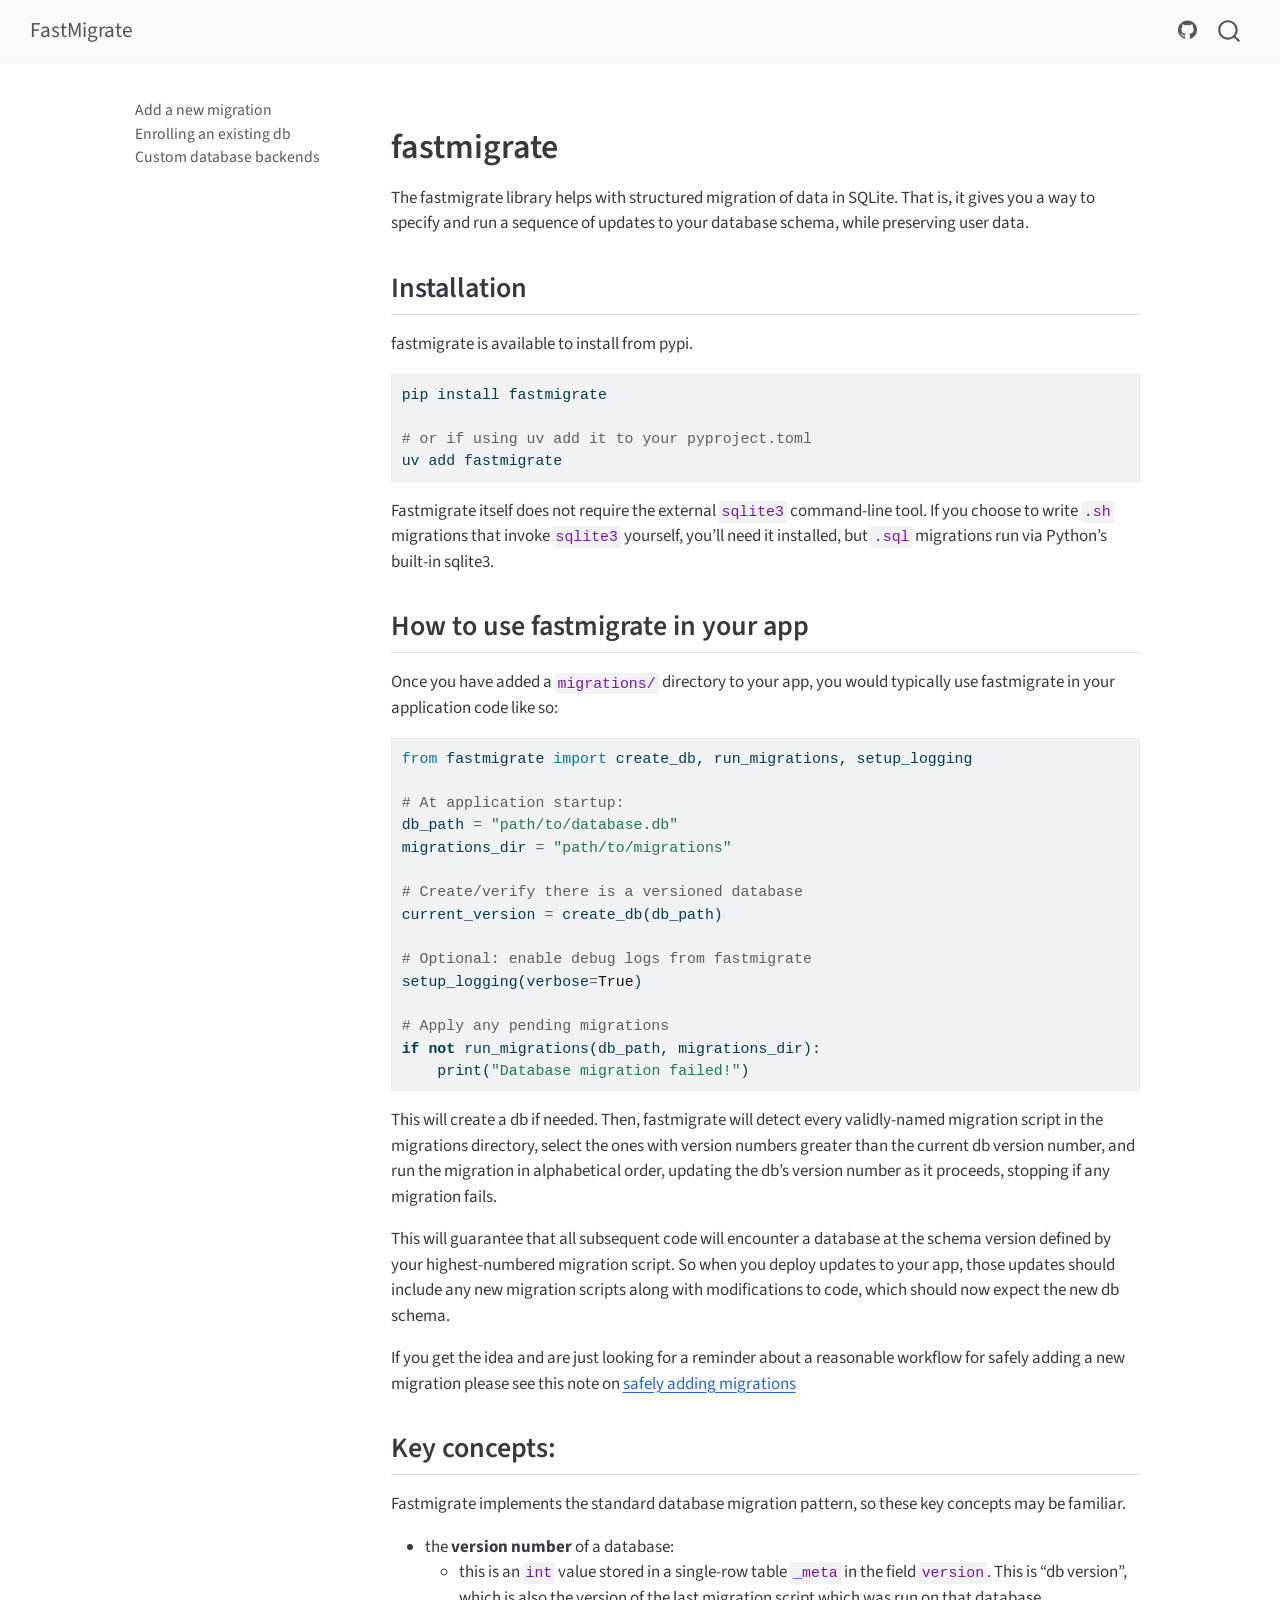
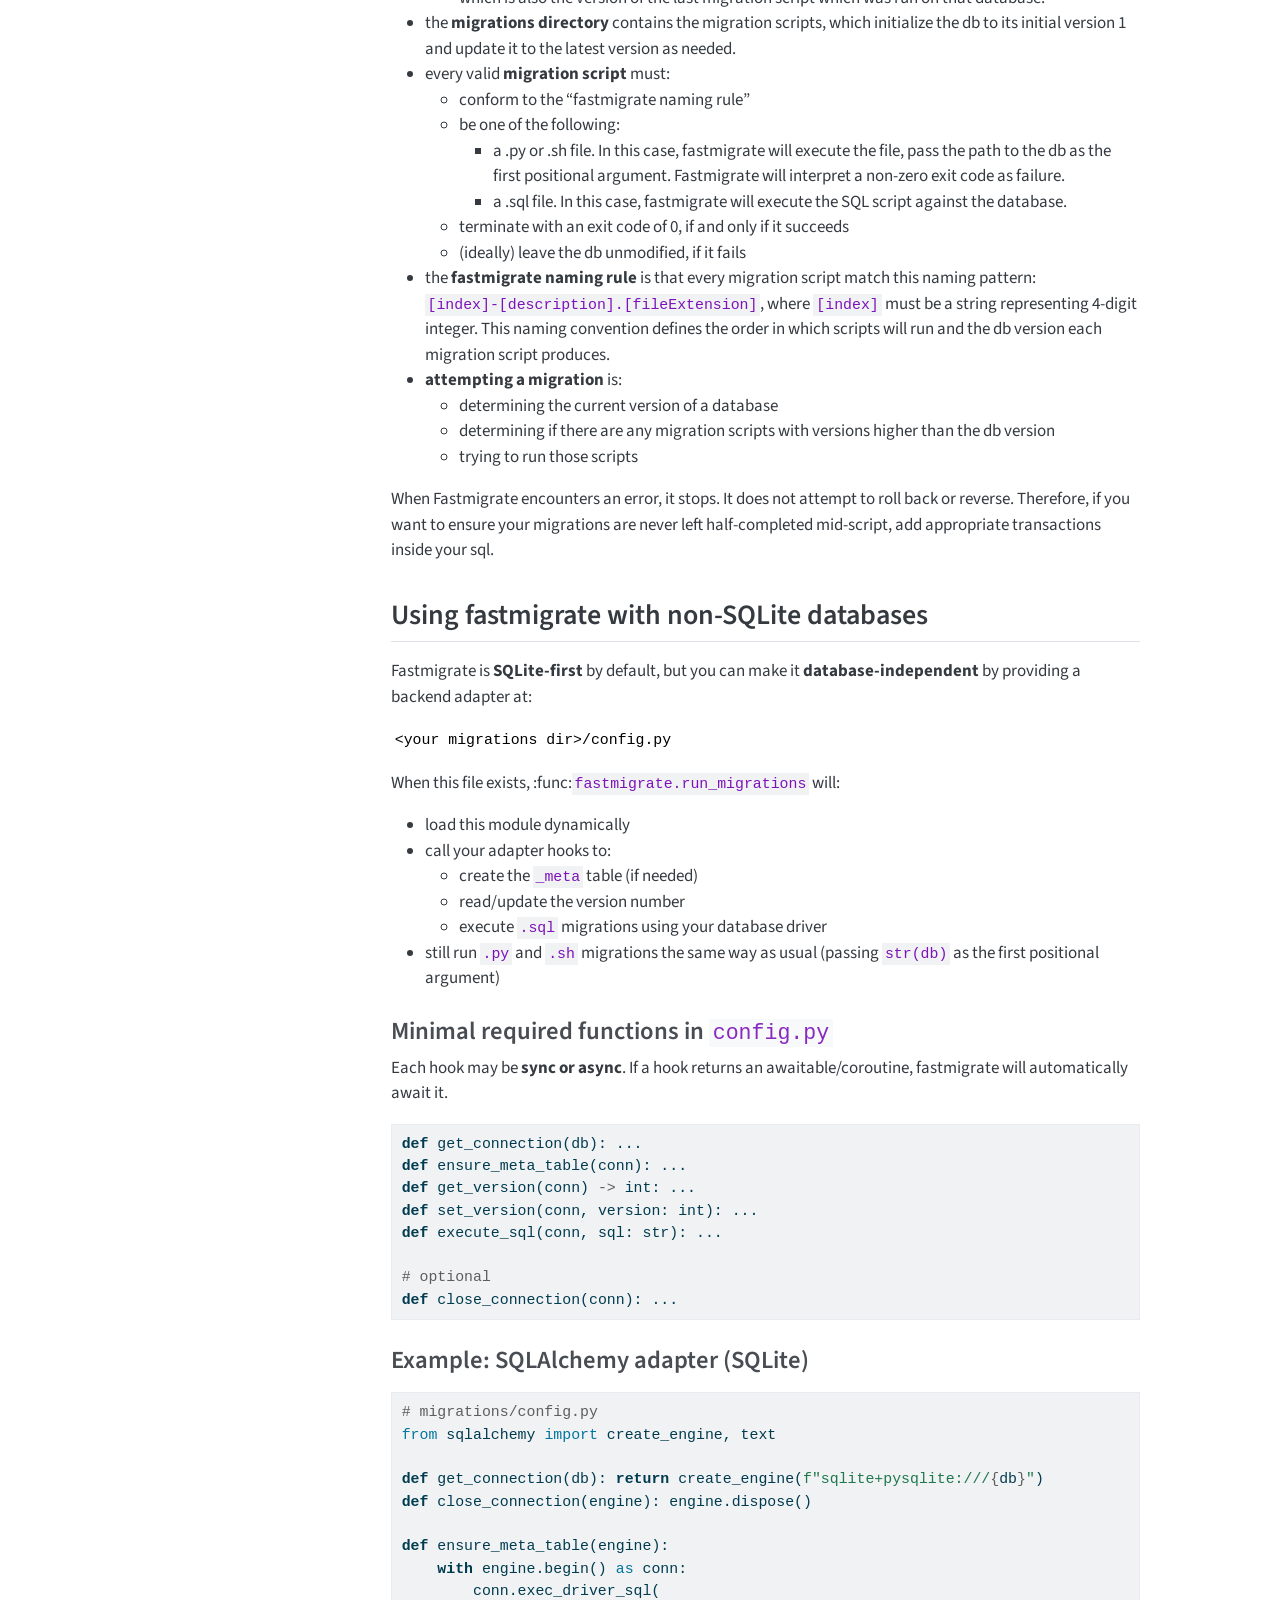
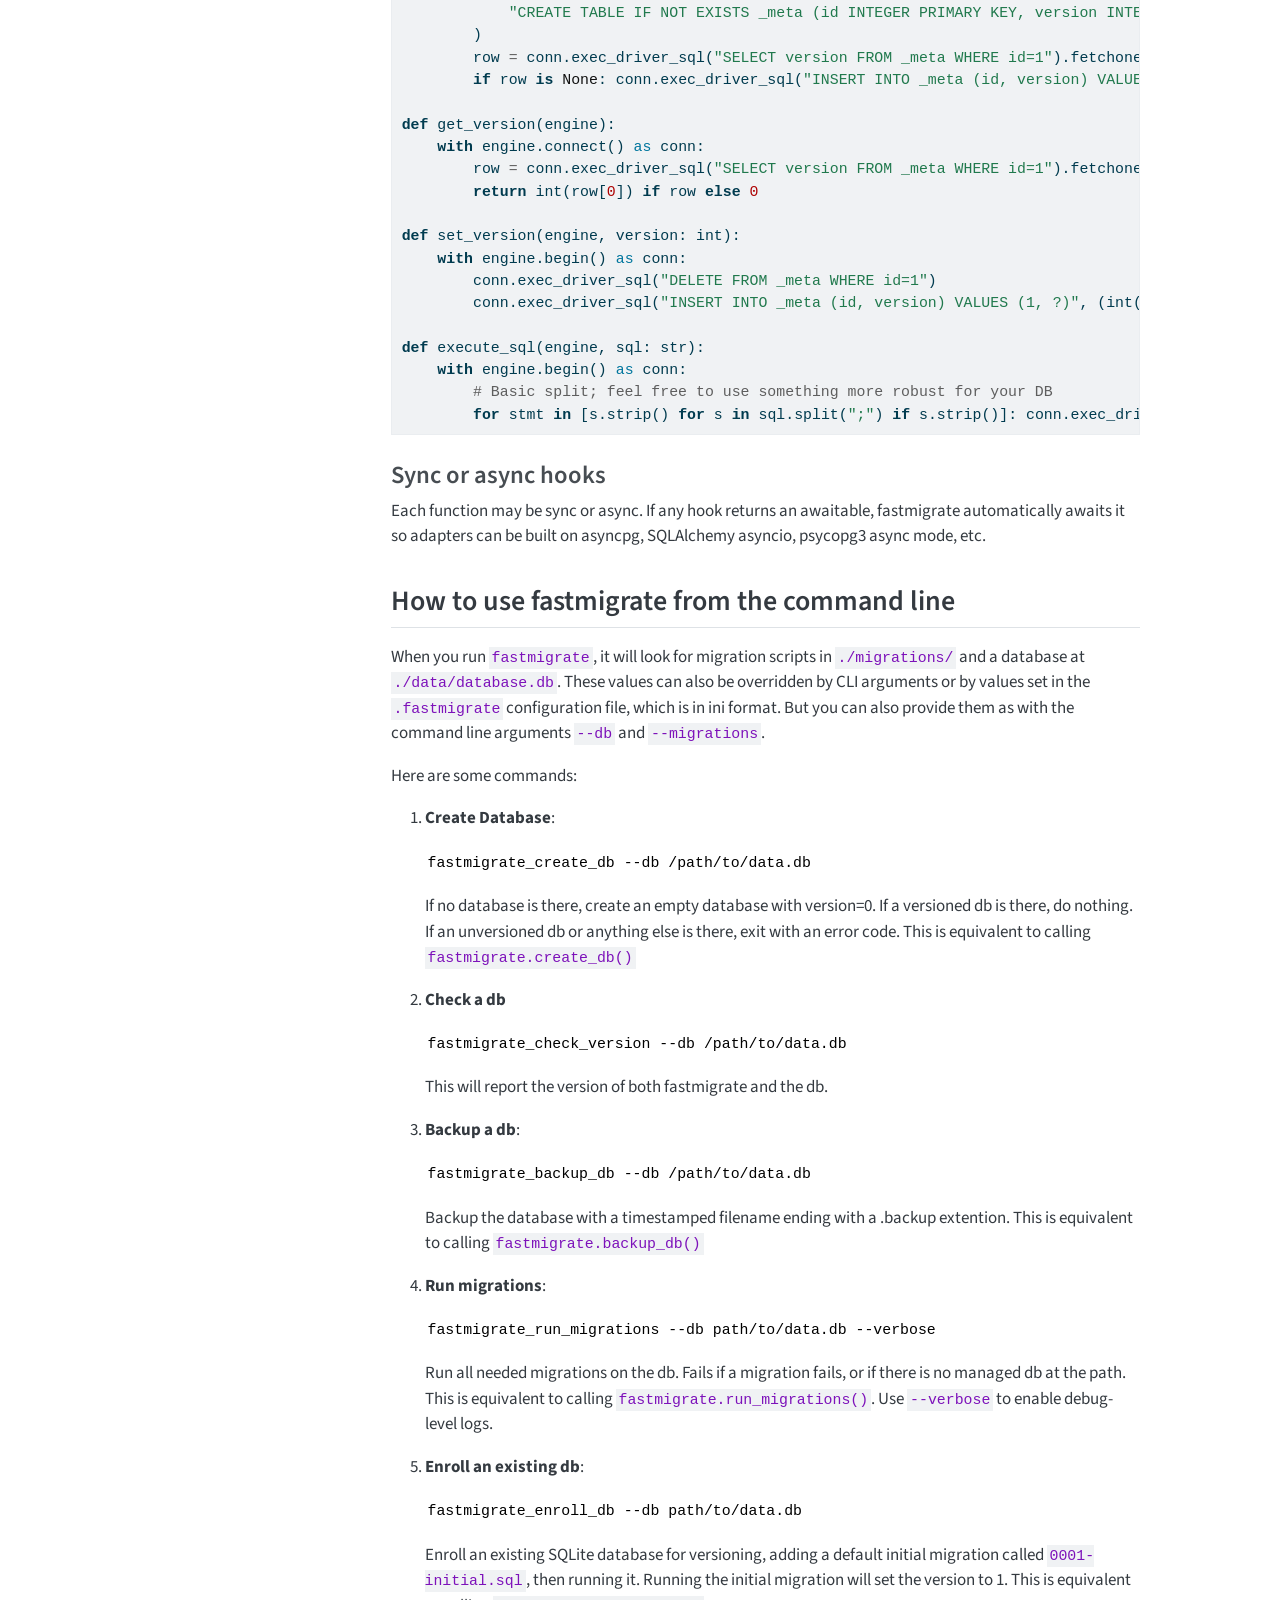
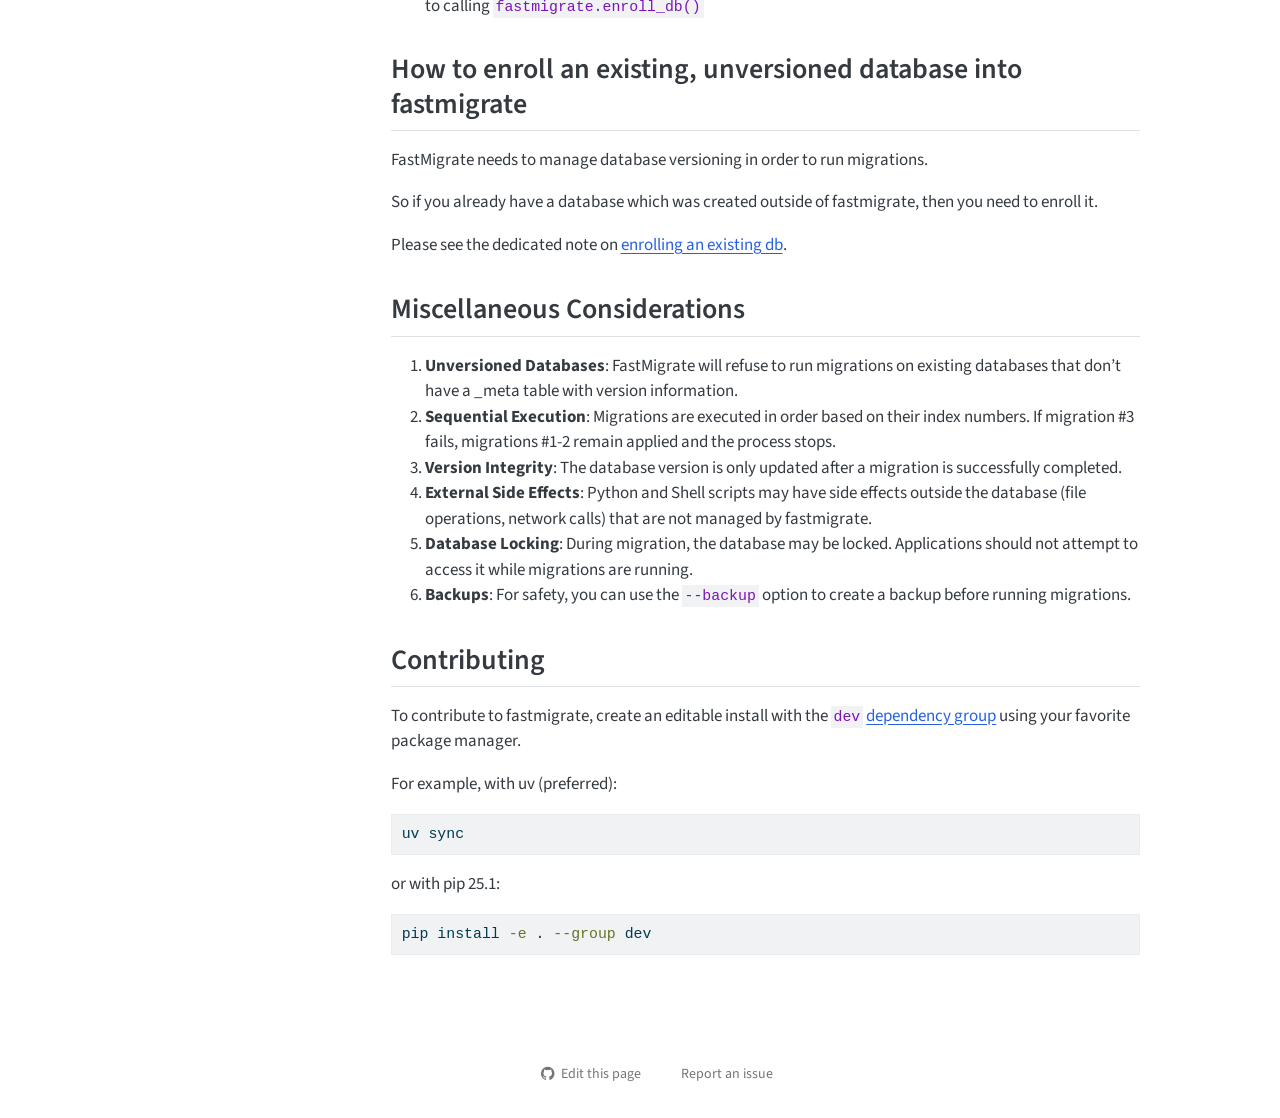
==== index.html @ b12093ec "Built site for gh-pages" ====
<!DOCTYPE html>
<html xmlns="http://www.w3.org/1999/xhtml" lang="en" xml:lang="en"><head>

<meta charset="utf-8">
<meta name="generator" content="quarto-1.9.36">

<meta name="viewport" content="width=device-width, initial-scale=1.0, user-scalable=yes">


<title>FastMigrate</title>
<style>
/* Default styles provided by pandoc.
** See https://pandoc.org/MANUAL.html#variables-for-html for config info.
*/
code{white-space: pre-wrap;}
span.smallcaps{font-variant: small-caps;}
div.columns{display: flex; gap: min(4vw, 1.5em);}
div.column{flex: auto; overflow-x: auto;}
div.hanging-indent{margin-left: 1.5em; text-indent: -1.5em;}
ul.task-list{list-style: none;}
ul.task-list li input[type="checkbox"] {
  width: 0.8em;
  margin: 0 0.8em 0.2em -1em; /* quarto-specific, see https://github.com/quarto-dev/quarto-cli/issues/4556 */ 
  vertical-align: middle;
}
/* CSS for syntax highlighting */
html { -webkit-text-size-adjust: 100%; }
pre > code.sourceCode { white-space: pre; position: relative; }
pre > code.sourceCode > span { display: inline-block; line-height: 1.25; }
pre > code.sourceCode > span:empty { height: 1.2em; }
.sourceCode { overflow: visible; }
code.sourceCode > span { color: inherit; text-decoration: inherit; }
div.sourceCode { margin: 1em 0; }
pre.sourceCode { margin: 0; }
@media screen {
div.sourceCode { overflow: auto; }
}
@media print {
pre > code.sourceCode { white-space: pre-wrap; }
pre > code.sourceCode > span { text-indent: -5em; padding-left: 5em; }
}
pre.numberSource code
  { counter-reset: source-line 0; }
pre.numberSource code > span
  { position: relative; left: -4em; counter-increment: source-line; }
pre.numberSource code > span > a:first-child::before
  { content: counter(source-line);
    position: relative; left: -1em; text-align: right; vertical-align: baseline;
    border: none; display: inline-block;
    -webkit-touch-callout: none; -webkit-user-select: none;
    -khtml-user-select: none; -moz-user-select: none;
    -ms-user-select: none; user-select: none;
    padding: 0 4px; width: 4em;
  }
pre.numberSource { margin-left: 3em;  padding-left: 4px; }
div.sourceCode
  {   }
@media screen {
pre > code.sourceCode > span > a:first-child::before { text-decoration: underline; }
}
</style>


<script src="site_libs/quarto-nav/quarto-nav.js"></script>
<script src="site_libs/quarto-nav/headroom.min.js"></script>
<script src="site_libs/clipboard/clipboard.min.js"></script>
<script src="site_libs/quarto-search/autocomplete.umd.js"></script>
<script src="site_libs/quarto-search/fuse.min.js"></script>
<script src="site_libs/quarto-search/quarto-search.js"></script>
<meta name="quarto:offset" content="./">
<script src="site_libs/quarto-html/quarto.js" type="module"></script>
<script src="site_libs/quarto-html/tabsets/tabsets.js" type="module"></script>
<script src="site_libs/quarto-html/popper.min.js"></script>
<script src="site_libs/quarto-html/tippy.umd.min.js"></script>
<script src="site_libs/quarto-html/anchor.min.js"></script>
<link href="site_libs/quarto-html/tippy.css" rel="stylesheet">
<link href="site_libs/quarto-html/quarto-syntax-highlighting-845c23b38eaddc0f92fda52bfe77a8c8.css" rel="stylesheet" id="quarto-text-highlighting-styles">
<script src="site_libs/bootstrap/bootstrap.min.js"></script>
<link href="site_libs/bootstrap/bootstrap-icons.css" rel="stylesheet">
<link href="site_libs/bootstrap/bootstrap-be3771519f21acc1c5b6733774c6dcd8.min.css" rel="stylesheet" append-hash="true" id="quarto-bootstrap" data-mode="light">
<script id="quarto-search-options" type="application/json">{
  "location": "navbar",
  "copy-button": false,
  "collapse-after": 3,
  "panel-placement": "end",
  "type": "overlay",
  "limit": 50,
  "keyboard-shortcut": [
    "f",
    "/",
    "s"
  ],
  "show-item-context": false,
  "language": {
    "search-no-results-text": "No results",
    "search-matching-documents-text": "matching documents",
    "search-copy-link-title": "Copy link to search",
    "search-hide-matches-text": "Hide additional matches",
    "search-more-match-text": "more match in this document",
    "search-more-matches-text": "more matches in this document",
    "search-clear-button-title": "Clear",
    "search-text-placeholder": "",
    "search-detached-cancel-button-title": "Cancel",
    "search-submit-button-title": "Submit",
    "search-label": "Search"
  }
}</script>


</head>

<body class="nav-sidebar floating nav-fixed fullcontent quarto-light">

<div id="quarto-search-results"></div>
  <header id="quarto-header" class="headroom fixed-top">
    <nav class="navbar navbar-expand-lg " data-bs-theme="dark">
      <div class="navbar-container container-fluid">
      <div class="navbar-brand-container mx-auto">
    <a class="navbar-brand" href="./index.html">
    <span class="navbar-title">FastMigrate</span>
    </a>
  </div>
            <div id="quarto-search" class="" title="Search"></div>
          <button class="navbar-toggler" type="button" data-bs-toggle="collapse" data-bs-target="#navbarCollapse" aria-controls="navbarCollapse" role="menu" aria-expanded="false" aria-label="Toggle navigation" onclick="if (window.quartoToggleHeadroom) { window.quartoToggleHeadroom(); }">
  <span class="navbar-toggler-icon"></span>
</button>
          <div class="collapse navbar-collapse" id="navbarCollapse">
            <ul class="navbar-nav navbar-nav-scroll ms-auto">
  <li class="nav-item compact">
    <a class="nav-link" href="https://github.com/AnswerDotAI/fastmigrate"> <i class="bi bi-github" role="img">
</i> 
<span class="menu-text"></span></a>
  </li>  
</ul>
          </div> <!-- /navcollapse -->
            <div class="quarto-navbar-tools">
</div>
      </div> <!-- /container-fluid -->
    </nav>
  <nav class="quarto-secondary-nav">
    <div class="container-fluid d-flex">
      <button type="button" class="quarto-btn-toggle btn" data-bs-toggle="collapse" role="button" data-bs-target=".quarto-sidebar-collapse-item" aria-controls="quarto-sidebar" aria-expanded="false" aria-label="Toggle sidebar navigation" onclick="if (window.quartoToggleHeadroom) { window.quartoToggleHeadroom(); }">
        <i class="bi bi-layout-text-sidebar-reverse"></i>
      </button>
        <nav class="quarto-page-breadcrumbs" aria-label="breadcrumb"><ol class="breadcrumb"></ol></nav>
        <a class="flex-grow-1" role="navigation" data-bs-toggle="collapse" data-bs-target=".quarto-sidebar-collapse-item" aria-controls="quarto-sidebar" aria-expanded="false" aria-label="Toggle sidebar navigation" onclick="if (window.quartoToggleHeadroom) { window.quartoToggleHeadroom(); }">      
        </a>
    </div>
  </nav>
</header>
<!-- content -->
<div id="quarto-content" class="quarto-container page-columns page-rows-contents page-layout-article page-navbar">
<!-- sidebar -->
  <nav id="quarto-sidebar" class="sidebar collapse collapse-horizontal quarto-sidebar-collapse-item sidebar-navigation floating overflow-auto">
    <div class="sidebar-menu-container"> 
    <ul class="list-unstyled mt-1">
        <li class="sidebar-item">
  <div class="sidebar-item-container"> 
  <a href="./adding_migrations.html" class="sidebar-item-text sidebar-link">
 <span class="menu-text">Add a new migration</span></a>
  </div>
</li>
        <li class="sidebar-item">
  <div class="sidebar-item-container"> 
  <a href="./enrolling.html" class="sidebar-item-text sidebar-link">
 <span class="menu-text">Enrolling an existing db</span></a>
  </div>
</li>
        <li class="sidebar-item">
  <div class="sidebar-item-container"> 
  <a href="./custom_backends.html" class="sidebar-item-text sidebar-link">
 <span class="menu-text">Custom database backends</span></a>
  </div>
</li>
    </ul>
    </div>
</nav>
<div id="quarto-sidebar-glass" class="quarto-sidebar-collapse-item" data-bs-toggle="collapse" data-bs-target=".quarto-sidebar-collapse-item"></div>
<!-- margin-sidebar -->
    
<!-- main -->
<main class="content" id="quarto-document-content"><header id="title-block-header" class="quarto-title-block"></header>




<section id="fastmigrate" class="level1">
<h1>fastmigrate</h1>
<p>The fastmigrate library helps with structured migration of data in SQLite. That is, it gives you a way to specify and run a sequence of updates to your database schema, while preserving user data.</p>
<section id="installation" class="level2">
<h2 class="anchored" data-anchor-id="installation">Installation</h2>
<p>fastmigrate is available to install from pypi.</p>
<div class="code-copy-outer-scaffold"><div class="sourceCode" id="cb1"><pre class="sourceCode bash code-with-copy"><code class="sourceCode bash"><span id="cb1-1"><a href="#cb1-1" aria-hidden="true" tabindex="-1"></a><span class="ex">pip</span> install fastmigrate</span>
<span id="cb1-2"><a href="#cb1-2" aria-hidden="true" tabindex="-1"></a></span>
<span id="cb1-3"><a href="#cb1-3" aria-hidden="true" tabindex="-1"></a><span class="co"># or if using uv add it to your pyproject.toml</span></span>
<span id="cb1-4"><a href="#cb1-4" aria-hidden="true" tabindex="-1"></a><span class="ex">uv</span> add fastmigrate</span></code></pre></div><button title="Copy to Clipboard" class="code-copy-button"><i class="bi"></i></button></div>
<p>Fastmigrate itself does not require the external <code>sqlite3</code> command-line tool. If you choose to write <code>.sh</code> migrations that invoke <code>sqlite3</code> yourself, you’ll need it installed, but <code>.sql</code> migrations run via Python’s built-in sqlite3.</p>
</section>
<section id="how-to-use-fastmigrate-in-your-app" class="level2">
<h2 class="anchored" data-anchor-id="how-to-use-fastmigrate-in-your-app">How to use fastmigrate in your app</h2>
<p>Once you have added a <code>migrations/</code> directory to your app, you would typically use fastmigrate in your application code like so:</p>
<div class="code-copy-outer-scaffold"><div class="sourceCode" id="cb2"><pre class="sourceCode python code-with-copy"><code class="sourceCode python"><span id="cb2-1"><a href="#cb2-1" aria-hidden="true" tabindex="-1"></a><span class="im">from</span> fastmigrate <span class="im">import</span> create_db, run_migrations, setup_logging</span>
<span id="cb2-2"><a href="#cb2-2" aria-hidden="true" tabindex="-1"></a></span>
<span id="cb2-3"><a href="#cb2-3" aria-hidden="true" tabindex="-1"></a><span class="co"># At application startup:</span></span>
<span id="cb2-4"><a href="#cb2-4" aria-hidden="true" tabindex="-1"></a>db_path <span class="op">=</span> <span class="st">"path/to/database.db"</span></span>
<span id="cb2-5"><a href="#cb2-5" aria-hidden="true" tabindex="-1"></a>migrations_dir <span class="op">=</span> <span class="st">"path/to/migrations"</span></span>
<span id="cb2-6"><a href="#cb2-6" aria-hidden="true" tabindex="-1"></a></span>
<span id="cb2-7"><a href="#cb2-7" aria-hidden="true" tabindex="-1"></a><span class="co"># Create/verify there is a versioned database</span></span>
<span id="cb2-8"><a href="#cb2-8" aria-hidden="true" tabindex="-1"></a>current_version <span class="op">=</span> create_db(db_path)</span>
<span id="cb2-9"><a href="#cb2-9" aria-hidden="true" tabindex="-1"></a></span>
<span id="cb2-10"><a href="#cb2-10" aria-hidden="true" tabindex="-1"></a><span class="co"># Optional: enable debug logs from fastmigrate</span></span>
<span id="cb2-11"><a href="#cb2-11" aria-hidden="true" tabindex="-1"></a>setup_logging(verbose<span class="op">=</span><span class="va">True</span>)</span>
<span id="cb2-12"><a href="#cb2-12" aria-hidden="true" tabindex="-1"></a></span>
<span id="cb2-13"><a href="#cb2-13" aria-hidden="true" tabindex="-1"></a><span class="co"># Apply any pending migrations</span></span>
<span id="cb2-14"><a href="#cb2-14" aria-hidden="true" tabindex="-1"></a><span class="cf">if</span> <span class="kw">not</span> run_migrations(db_path, migrations_dir):</span>
<span id="cb2-15"><a href="#cb2-15" aria-hidden="true" tabindex="-1"></a>    <span class="bu">print</span>(<span class="st">"Database migration failed!"</span>)</span></code></pre></div><button title="Copy to Clipboard" class="code-copy-button"><i class="bi"></i></button></div>
<p>This will create a db if needed. Then, fastmigrate will detect every validly-named migration script in the migrations directory, select the ones with version numbers greater than the current db version number, and run the migration in alphabetical order, updating the db’s version number as it proceeds, stopping if any migration fails.</p>
<p>This will guarantee that all subsequent code will encounter a database at the schema version defined by your highest-numbered migration script. So when you deploy updates to your app, those updates should include any new migration scripts along with modifications to code, which should now expect the new db schema.</p>
<p>If you get the idea and are just looking for a reminder about a reasonable workflow for safely adding a new migration please see this note on <a href="./docsrc/adding_migrations.qmd">safely adding migrations</a></p>
</section>
<section id="key-concepts" class="level2">
<h2 class="anchored" data-anchor-id="key-concepts">Key concepts:</h2>
<p>Fastmigrate implements the standard database migration pattern, so these key concepts may be familiar.</p>
<ul>
<li>the <strong>version number</strong> of a database:
<ul>
<li>this is an <code>int</code> value stored in a single-row table <code>_meta</code> in the field <code>version</code>. This is “db version”, which is also the version of the last migration script which was run on that database.</li>
</ul></li>
<li>the <strong>migrations directory</strong> contains the migration scripts, which initialize the db to its initial version 1 and update it to the latest version as needed.</li>
<li>every valid <strong>migration script</strong> must:
<ul>
<li>conform to the “fastmigrate naming rule”</li>
<li>be one of the following:
<ul>
<li>a .py or .sh file. In this case, fastmigrate will execute the file, pass the path to the db as the first positional argument. Fastmigrate will interpret a non-zero exit code as failure.</li>
<li>a .sql file. In this case, fastmigrate will execute the SQL script against the database.</li>
</ul></li>
<li>terminate with an exit code of 0, if and only if it succeeds</li>
<li>(ideally) leave the db unmodified, if it fails</li>
</ul></li>
<li>the <strong>fastmigrate naming rule</strong> is that every migration script match this naming pattern: <code>[index]-[description].[fileExtension]</code>, where <code>[index]</code> must be a string representing 4-digit integer. This naming convention defines the order in which scripts will run and the db version each migration script produces.</li>
<li><strong>attempting a migration</strong> is:
<ul>
<li>determining the current version of a database</li>
<li>determining if there are any migration scripts with versions higher than the db version</li>
<li>trying to run those scripts</li>
</ul></li>
</ul>
<p>When Fastmigrate encounters an error, it stops. It does not attempt to roll back or reverse. Therefore, if you want to ensure your migrations are never left half-completed mid-script, add appropriate transactions inside your sql.</p>
</section>
<section id="using-fastmigrate-with-non-sqlite-databases" class="level2">
<h2 class="anchored" data-anchor-id="using-fastmigrate-with-non-sqlite-databases">Using fastmigrate with non-SQLite databases</h2>
<p>Fastmigrate is <strong>SQLite-first</strong> by default, but you can make it <strong>database-independent</strong> by providing a backend adapter at:</p>
<pre><code>&lt;your migrations dir&gt;/config.py</code></pre>
<p>When this file exists, :func:<code>fastmigrate.run_migrations</code> will:</p>
<ul>
<li>load this module dynamically</li>
<li>call your adapter hooks to:
<ul>
<li>create the <code>_meta</code> table (if needed)</li>
<li>read/update the version number</li>
<li>execute <code>.sql</code> migrations using your database driver</li>
</ul></li>
<li>still run <code>.py</code> and <code>.sh</code> migrations the same way as usual (passing <code>str(db)</code> as the first positional argument)</li>
</ul>
<section id="minimal-required-functions-in-config.py" class="level3">
<h3 class="anchored" data-anchor-id="minimal-required-functions-in-config.py">Minimal required functions in <code>config.py</code></h3>
<p>Each hook may be <strong>sync or async</strong>. If a hook returns an awaitable/coroutine, fastmigrate will automatically await it.</p>
<div class="code-copy-outer-scaffold"><div class="sourceCode" id="cb4"><pre class="sourceCode python code-with-copy"><code class="sourceCode python"><span id="cb4-1"><a href="#cb4-1" aria-hidden="true" tabindex="-1"></a><span class="kw">def</span> get_connection(db): ...</span>
<span id="cb4-2"><a href="#cb4-2" aria-hidden="true" tabindex="-1"></a><span class="kw">def</span> ensure_meta_table(conn): ...</span>
<span id="cb4-3"><a href="#cb4-3" aria-hidden="true" tabindex="-1"></a><span class="kw">def</span> get_version(conn) <span class="op">-&gt;</span> <span class="bu">int</span>: ...</span>
<span id="cb4-4"><a href="#cb4-4" aria-hidden="true" tabindex="-1"></a><span class="kw">def</span> set_version(conn, version: <span class="bu">int</span>): ...</span>
<span id="cb4-5"><a href="#cb4-5" aria-hidden="true" tabindex="-1"></a><span class="kw">def</span> execute_sql(conn, sql: <span class="bu">str</span>): ...</span>
<span id="cb4-6"><a href="#cb4-6" aria-hidden="true" tabindex="-1"></a></span>
<span id="cb4-7"><a href="#cb4-7" aria-hidden="true" tabindex="-1"></a><span class="co"># optional</span></span>
<span id="cb4-8"><a href="#cb4-8" aria-hidden="true" tabindex="-1"></a><span class="kw">def</span> close_connection(conn): ...</span></code></pre></div><button title="Copy to Clipboard" class="code-copy-button"><i class="bi"></i></button></div>
</section>
<section id="example-sqlalchemy-adapter-sqlite" class="level3">
<h3 class="anchored" data-anchor-id="example-sqlalchemy-adapter-sqlite">Example: SQLAlchemy adapter (SQLite)</h3>
<div class="code-copy-outer-scaffold"><div class="sourceCode" id="cb5"><pre class="sourceCode python code-with-copy"><code class="sourceCode python"><span id="cb5-1"><a href="#cb5-1" aria-hidden="true" tabindex="-1"></a><span class="co"># migrations/config.py</span></span>
<span id="cb5-2"><a href="#cb5-2" aria-hidden="true" tabindex="-1"></a><span class="im">from</span> sqlalchemy <span class="im">import</span> create_engine, text</span>
<span id="cb5-3"><a href="#cb5-3" aria-hidden="true" tabindex="-1"></a></span>
<span id="cb5-4"><a href="#cb5-4" aria-hidden="true" tabindex="-1"></a><span class="kw">def</span> get_connection(db): <span class="cf">return</span> create_engine(<span class="ss">f"sqlite+pysqlite:///</span><span class="sc">{</span>db<span class="sc">}</span><span class="ss">"</span>)</span>
<span id="cb5-5"><a href="#cb5-5" aria-hidden="true" tabindex="-1"></a><span class="kw">def</span> close_connection(engine): engine.dispose()</span>
<span id="cb5-6"><a href="#cb5-6" aria-hidden="true" tabindex="-1"></a></span>
<span id="cb5-7"><a href="#cb5-7" aria-hidden="true" tabindex="-1"></a><span class="kw">def</span> ensure_meta_table(engine):</span>
<span id="cb5-8"><a href="#cb5-8" aria-hidden="true" tabindex="-1"></a>    <span class="cf">with</span> engine.begin() <span class="im">as</span> conn:</span>
<span id="cb5-9"><a href="#cb5-9" aria-hidden="true" tabindex="-1"></a>        conn.exec_driver_sql(</span>
<span id="cb5-10"><a href="#cb5-10" aria-hidden="true" tabindex="-1"></a>            <span class="st">"CREATE TABLE IF NOT EXISTS _meta (id INTEGER PRIMARY KEY, version INTEGER NOT NULL)"</span></span>
<span id="cb5-11"><a href="#cb5-11" aria-hidden="true" tabindex="-1"></a>        )</span>
<span id="cb5-12"><a href="#cb5-12" aria-hidden="true" tabindex="-1"></a>        row <span class="op">=</span> conn.exec_driver_sql(<span class="st">"SELECT version FROM _meta WHERE id=1"</span>).fetchone()</span>
<span id="cb5-13"><a href="#cb5-13" aria-hidden="true" tabindex="-1"></a>        <span class="cf">if</span> row <span class="kw">is</span> <span class="va">None</span>: conn.exec_driver_sql(<span class="st">"INSERT INTO _meta (id, version) VALUES (1, 0)"</span>)</span>
<span id="cb5-14"><a href="#cb5-14" aria-hidden="true" tabindex="-1"></a></span>
<span id="cb5-15"><a href="#cb5-15" aria-hidden="true" tabindex="-1"></a><span class="kw">def</span> get_version(engine):</span>
<span id="cb5-16"><a href="#cb5-16" aria-hidden="true" tabindex="-1"></a>    <span class="cf">with</span> engine.<span class="ex">connect</span>() <span class="im">as</span> conn:</span>
<span id="cb5-17"><a href="#cb5-17" aria-hidden="true" tabindex="-1"></a>        row <span class="op">=</span> conn.exec_driver_sql(<span class="st">"SELECT version FROM _meta WHERE id=1"</span>).fetchone()</span>
<span id="cb5-18"><a href="#cb5-18" aria-hidden="true" tabindex="-1"></a>        <span class="cf">return</span> <span class="bu">int</span>(row[<span class="dv">0</span>]) <span class="cf">if</span> row <span class="cf">else</span> <span class="dv">0</span></span>
<span id="cb5-19"><a href="#cb5-19" aria-hidden="true" tabindex="-1"></a></span>
<span id="cb5-20"><a href="#cb5-20" aria-hidden="true" tabindex="-1"></a><span class="kw">def</span> set_version(engine, version: <span class="bu">int</span>):</span>
<span id="cb5-21"><a href="#cb5-21" aria-hidden="true" tabindex="-1"></a>    <span class="cf">with</span> engine.begin() <span class="im">as</span> conn:</span>
<span id="cb5-22"><a href="#cb5-22" aria-hidden="true" tabindex="-1"></a>        conn.exec_driver_sql(<span class="st">"DELETE FROM _meta WHERE id=1"</span>)</span>
<span id="cb5-23"><a href="#cb5-23" aria-hidden="true" tabindex="-1"></a>        conn.exec_driver_sql(<span class="st">"INSERT INTO _meta (id, version) VALUES (1, ?)"</span>, (<span class="bu">int</span>(version),))</span>
<span id="cb5-24"><a href="#cb5-24" aria-hidden="true" tabindex="-1"></a></span>
<span id="cb5-25"><a href="#cb5-25" aria-hidden="true" tabindex="-1"></a><span class="kw">def</span> execute_sql(engine, sql: <span class="bu">str</span>):</span>
<span id="cb5-26"><a href="#cb5-26" aria-hidden="true" tabindex="-1"></a>    <span class="cf">with</span> engine.begin() <span class="im">as</span> conn:</span>
<span id="cb5-27"><a href="#cb5-27" aria-hidden="true" tabindex="-1"></a>        <span class="co"># Basic split; feel free to use something more robust for your DB</span></span>
<span id="cb5-28"><a href="#cb5-28" aria-hidden="true" tabindex="-1"></a>        <span class="cf">for</span> stmt <span class="kw">in</span> [s.strip() <span class="cf">for</span> s <span class="kw">in</span> sql.split(<span class="st">";"</span>) <span class="cf">if</span> s.strip()]: conn.exec_driver_sql(stmt)</span></code></pre></div><button title="Copy to Clipboard" class="code-copy-button"><i class="bi"></i></button></div>
</section>
<section id="sync-or-async-hooks" class="level3">
<h3 class="anchored" data-anchor-id="sync-or-async-hooks">Sync or async hooks</h3>
<p>Each function may be sync or async. If any hook returns an awaitable, fastmigrate automatically awaits it so adapters can be built on asyncpg, SQLAlchemy asyncio, psycopg3 async mode, etc.</p>
</section>
</section>
<section id="how-to-use-fastmigrate-from-the-command-line" class="level2">
<h2 class="anchored" data-anchor-id="how-to-use-fastmigrate-from-the-command-line">How to use fastmigrate from the command line</h2>
<p>When you run <code>fastmigrate</code>, it will look for migration scripts in <code>./migrations/</code> and a database at <code>./data/database.db</code>. These values can also be overridden by CLI arguments or by values set in the <code>.fastmigrate</code> configuration file, which is in ini format. But you can also provide them as with the command line arguments <code>--db</code> and <code>--migrations</code>.</p>
<p>Here are some commands:</p>
<ol type="1">
<li><p><strong>Create Database</strong>:</p>
<pre><code>fastmigrate_create_db --db /path/to/data.db</code></pre>
<p>If no database is there, create an empty database with version=0. If a versioned db is there, do nothing. If an unversioned db or anything else is there, exit with an error code. This is equivalent to calling <code>fastmigrate.create_db()</code></p></li>
<li><p><strong>Check a db</strong></p>
<pre><code>fastmigrate_check_version --db /path/to/data.db</code></pre>
<p>This will report the version of both fastmigrate and the db.</p></li>
<li><p><strong>Backup a db</strong>:</p>
<pre><code>fastmigrate_backup_db --db /path/to/data.db</code></pre>
<p>Backup the database with a timestamped filename ending with a .backup extention. This is equivalent to calling <code>fastmigrate.backup_db()</code></p></li>
<li><p><strong>Run migrations</strong>:</p>
<pre><code>fastmigrate_run_migrations --db path/to/data.db --verbose</code></pre>
<p>Run all needed migrations on the db. Fails if a migration fails, or if there is no managed db at the path. This is equivalent to calling <code>fastmigrate.run_migrations()</code>. Use <code>--verbose</code> to enable debug-level logs.</p></li>
<li><p><strong>Enroll an existing db</strong>:</p>
<pre><code>fastmigrate_enroll_db --db path/to/data.db</code></pre>
<p>Enroll an existing SQLite database for versioning, adding a default initial migration called <code>0001-initial.sql</code>, then running it. Running the initial migration will set the version to 1. This is equivalent to calling <code>fastmigrate.enroll_db()</code></p></li>
</ol>
</section>
<section id="how-to-enroll-an-existing-unversioned-database-into-fastmigrate" class="level2">
<h2 class="anchored" data-anchor-id="how-to-enroll-an-existing-unversioned-database-into-fastmigrate">How to enroll an existing, unversioned database into fastmigrate</h2>
<p>FastMigrate needs to manage database versioning in order to run migrations.</p>
<p>So if you already have a database which was created outside of fastmigrate, then you need to enroll it.</p>
<p>Please see the dedicated note on <a href="./docsrc/enrolling.qmd">enrolling an existing db</a>.</p>
</section>
<section id="miscellaneous-considerations" class="level2">
<h2 class="anchored" data-anchor-id="miscellaneous-considerations">Miscellaneous Considerations</h2>
<ol type="1">
<li><strong>Unversioned Databases</strong>: FastMigrate will refuse to run migrations on existing databases that don’t have a _meta table with version information.</li>
<li><strong>Sequential Execution</strong>: Migrations are executed in order based on their index numbers. If migration #3 fails, migrations #1-2 remain applied and the process stops.</li>
<li><strong>Version Integrity</strong>: The database version is only updated after a migration is successfully completed.</li>
<li><strong>External Side Effects</strong>: Python and Shell scripts may have side effects outside the database (file operations, network calls) that are not managed by fastmigrate.</li>
<li><strong>Database Locking</strong>: During migration, the database may be locked. Applications should not attempt to access it while migrations are running.</li>
<li><strong>Backups</strong>: For safety, you can use the <code>--backup</code> option to create a backup before running migrations.</li>
</ol>
</section>
<section id="contributing" class="level2">
<h2 class="anchored" data-anchor-id="contributing">Contributing</h2>
<p>To contribute to fastmigrate, create an editable install with the <code>dev</code> <a href="https://peps.python.org/pep-0735">dependency group</a> using your favorite package manager.</p>
<p>For example, with uv (preferred):</p>
<div class="code-copy-outer-scaffold"><div class="sourceCode" id="cb11"><pre class="sourceCode bash code-with-copy"><code class="sourceCode bash"><span id="cb11-1"><a href="#cb11-1" aria-hidden="true" tabindex="-1"></a><span class="ex">uv</span> sync</span></code></pre></div><button title="Copy to Clipboard" class="code-copy-button"><i class="bi"></i></button></div>
<p>or with pip 25.1:</p>
<div class="code-copy-outer-scaffold"><div class="sourceCode" id="cb12"><pre class="sourceCode bash code-with-copy"><code class="sourceCode bash"><span id="cb12-1"><a href="#cb12-1" aria-hidden="true" tabindex="-1"></a><span class="ex">pip</span> install <span class="at">-e</span> . <span class="at">--group</span> dev</span></code></pre></div><button title="Copy to Clipboard" class="code-copy-button"><i class="bi"></i></button></div>


</section>
</section>

</main> <!-- /main -->
<script id="quarto-html-after-body" type="application/javascript">
  window.document.addEventListener("DOMContentLoaded", function (event) {
    const icon = "";
    const anchorJS = new window.AnchorJS();
    anchorJS.options = {
      placement: 'right',
      icon: icon
    };
    anchorJS.add('.anchored');
    const isCodeAnnotation = (el) => {
      for (const clz of el.classList) {
        if (clz.startsWith('code-annotation-')) {                     
          return true;
        }
      }
      return false;
    }
    const onCopySuccess = function(e) {
      // button target
      const button = e.trigger;
      // don't keep focus
      button.blur();
      // flash "checked"
      button.classList.add('code-copy-button-checked');
      var currentTitle = button.getAttribute("title");
      button.setAttribute("title", "Copied!");
      let tooltip;
      if (window.bootstrap) {
        button.setAttribute("data-bs-toggle", "tooltip");
        button.setAttribute("data-bs-placement", "left");
        button.setAttribute("data-bs-title", "Copied!");
        tooltip = new bootstrap.Tooltip(button, 
          { trigger: "manual", 
            customClass: "code-copy-button-tooltip",
            offset: [0, -8]});
        tooltip.show();    
      }
      setTimeout(function() {
        if (tooltip) {
          tooltip.hide();
          button.removeAttribute("data-bs-title");
          button.removeAttribute("data-bs-toggle");
          button.removeAttribute("data-bs-placement");
        }
        button.setAttribute("title", currentTitle);
        button.classList.remove('code-copy-button-checked');
      }, 1000);
      // clear code selection
      e.clearSelection();
    }
    const getTextToCopy = function(trigger) {
      const outerScaffold = trigger.parentElement.cloneNode(true);
      const codeEl = outerScaffold.querySelector('code');
      for (const childEl of codeEl.children) {
        if (isCodeAnnotation(childEl)) {
          childEl.remove();
        }
      }
      return codeEl.innerText;
    }
    const clipboard = new window.ClipboardJS('.code-copy-button:not([data-in-quarto-modal])', {
      text: getTextToCopy
    });
    clipboard.on('success', onCopySuccess);
    if (window.document.getElementById('quarto-embedded-source-code-modal')) {
      const clipboardModal = new window.ClipboardJS('.code-copy-button[data-in-quarto-modal]', {
        text: getTextToCopy,
        container: window.document.getElementById('quarto-embedded-source-code-modal')
      });
      clipboardModal.on('success', onCopySuccess);
    }
      var localhostRegex = new RegExp(/^(?:http|https):\/\/localhost\:?[0-9]*\//);
      var mailtoRegex = new RegExp(/^mailto:/);
        var filterRegex = new RegExp("https:\/\/AnswerDotAI\.github\.io\/fastmigrate");
      var isInternal = (href) => {
          return filterRegex.test(href) || localhostRegex.test(href) || mailtoRegex.test(href);
      }
      // Inspect non-navigation links and adorn them if external
     var links = window.document.querySelectorAll('a[href]:not(.nav-link):not(.navbar-brand):not(.toc-action):not(.sidebar-link):not(.sidebar-item-toggle):not(.pagination-link):not(.no-external):not([aria-hidden]):not(.dropdown-item):not(.quarto-navigation-tool):not(.about-link)');
      for (var i=0; i<links.length; i++) {
        const link = links[i];
        if (!isInternal(link.href)) {
          // undo the damage that might have been done by quarto-nav.js in the case of
          // links that we want to consider external
          if (link.dataset.originalHref !== undefined) {
            link.href = link.dataset.originalHref;
          }
        }
      }
    function tippyHover(el, contentFn, onTriggerFn, onUntriggerFn) {
      const config = {
        allowHTML: true,
        maxWidth: 500,
        delay: 100,
        arrow: false,
        appendTo: function(el) {
            return el.parentElement;
        },
        interactive: true,
        interactiveBorder: 10,
        theme: 'quarto',
        placement: 'bottom-start',
      };
      if (contentFn) {
        config.content = contentFn;
      }
      if (onTriggerFn) {
        config.onTrigger = onTriggerFn;
      }
      if (onUntriggerFn) {
        config.onUntrigger = onUntriggerFn;
      }
      window.tippy(el, config); 
    }
    const noterefs = window.document.querySelectorAll('a[role="doc-noteref"]');
    for (var i=0; i<noterefs.length; i++) {
      const ref = noterefs[i];
      tippyHover(ref, function() {
        // use id or data attribute instead here
        let href = ref.getAttribute('data-footnote-href') || ref.getAttribute('href');
        try { href = new URL(href).hash; } catch {}
        const id = href.replace(/^#\/?/, "");
        const note = window.document.getElementById(id);
        if (note) {
          return note.innerHTML;
        } else {
          return "";
        }
      });
    }
    const xrefs = window.document.querySelectorAll('a.quarto-xref');
    const processXRef = (id, note) => {
      // Strip column container classes
      const stripColumnClz = (el) => {
        el.classList.remove("page-full", "page-columns");
        if (el.children) {
          for (const child of el.children) {
            stripColumnClz(child);
          }
        }
      }
      stripColumnClz(note)
      if (id === null || id.startsWith('sec-')) {
        // Special case sections, only their first couple elements
        const container = document.createElement("div");
        if (note.children && note.children.length > 2) {
          container.appendChild(note.children[0].cloneNode(true));
          for (let i = 1; i < note.children.length; i++) {
            const child = note.children[i];
            if (child.tagName === "P" && child.innerText === "") {
              continue;
            } else {
              container.appendChild(child.cloneNode(true));
              break;
            }
          }
          if (window.Quarto?.typesetMath) {
            window.Quarto.typesetMath(container);
          }
          return container.innerHTML
        } else {
          if (window.Quarto?.typesetMath) {
            window.Quarto.typesetMath(note);
          }
          return note.innerHTML;
        }
      } else {
        // Remove any anchor links if they are present
        const anchorLink = note.querySelector('a.anchorjs-link');
        if (anchorLink) {
          anchorLink.remove();
        }
        if (window.Quarto?.typesetMath) {
          window.Quarto.typesetMath(note);
        }
        if (note.classList.contains("callout")) {
          return note.outerHTML;
        } else {
          return note.innerHTML;
        }
      }
    }
    for (var i=0; i<xrefs.length; i++) {
      const xref = xrefs[i];
      tippyHover(xref, undefined, function(instance) {
        instance.disable();
        let url = xref.getAttribute('href');
        let hash = undefined; 
        if (url.startsWith('#')) {
          hash = url;
        } else {
          try { hash = new URL(url).hash; } catch {}
        }
        if (hash) {
          const id = hash.replace(/^#\/?/, "");
          const note = window.document.getElementById(id);
          if (note !== null) {
            try {
              const html = processXRef(id, note.cloneNode(true));
              instance.setContent(html);
            } finally {
              instance.enable();
              instance.show();
            }
          } else {
            // See if we can fetch this
            fetch(url.split('#')[0])
            .then(res => res.text())
            .then(html => {
              const parser = new DOMParser();
              const htmlDoc = parser.parseFromString(html, "text/html");
              const note = htmlDoc.getElementById(id);
              if (note !== null) {
                const html = processXRef(id, note);
                instance.setContent(html);
              } 
            }).finally(() => {
              instance.enable();
              instance.show();
            });
          }
        } else {
          // See if we can fetch a full url (with no hash to target)
          // This is a special case and we should probably do some content thinning / targeting
          fetch(url)
          .then(res => res.text())
          .then(html => {
            const parser = new DOMParser();
            const htmlDoc = parser.parseFromString(html, "text/html");
            const note = htmlDoc.querySelector('main.content');
            if (note !== null) {
              // This should only happen for chapter cross references
              // (since there is no id in the URL)
              // remove the first header
              if (note.children.length > 0 && note.children[0].tagName === "HEADER") {
                note.children[0].remove();
              }
              const html = processXRef(null, note);
              instance.setContent(html);
            } 
          }).finally(() => {
            instance.enable();
            instance.show();
          });
        }
      }, function(instance) {
      });
    }
        let selectedAnnoteEl;
        const selectorForAnnotation = ( cell, annotation) => {
          let cellAttr = 'data-code-cell="' + cell + '"';
          let lineAttr = 'data-code-annotation="' +  annotation + '"';
          const selector = 'span[' + cellAttr + '][' + lineAttr + ']';
          return selector;
        }
        const selectCodeLines = (annoteEl) => {
          const doc = window.document;
          const targetCell = annoteEl.getAttribute("data-target-cell");
          const targetAnnotation = annoteEl.getAttribute("data-target-annotation");
          const annoteSpan = window.document.querySelector(selectorForAnnotation(targetCell, targetAnnotation));
          const lines = annoteSpan.getAttribute("data-code-lines").split(",");
          const lineIds = lines.map((line) => {
            return targetCell + "-" + line;
          })
          let top = null;
          let height = null;
          let parent = null;
          if (lineIds.length > 0) {
              //compute the position of the single el (top and bottom and make a div)
              const el = window.document.getElementById(lineIds[0]);
              top = el.offsetTop;
              height = el.offsetHeight;
              parent = el.parentElement.parentElement;
            if (lineIds.length > 1) {
              const lastEl = window.document.getElementById(lineIds[lineIds.length - 1]);
              const bottom = lastEl.offsetTop + lastEl.offsetHeight;
              height = bottom - top;
            }
            if (top !== null && height !== null && parent !== null) {
              // cook up a div (if necessary) and position it 
              let div = window.document.getElementById("code-annotation-line-highlight");
              if (div === null) {
                div = window.document.createElement("div");
                div.setAttribute("id", "code-annotation-line-highlight");
                div.style.position = 'absolute';
                parent.appendChild(div);
              }
              div.style.top = top - 2 + "px";
              div.style.height = height + 4 + "px";
              div.style.left = 0;
              let gutterDiv = window.document.getElementById("code-annotation-line-highlight-gutter");
              if (gutterDiv === null) {
                gutterDiv = window.document.createElement("div");
                gutterDiv.setAttribute("id", "code-annotation-line-highlight-gutter");
                gutterDiv.style.position = 'absolute';
                const codeCell = window.document.getElementById(targetCell);
                const gutter = codeCell.querySelector('.code-annotation-gutter');
                gutter.appendChild(gutterDiv);
              }
              gutterDiv.style.top = top - 2 + "px";
              gutterDiv.style.height = height + 4 + "px";
            }
            selectedAnnoteEl = annoteEl;
          }
        };
        const unselectCodeLines = () => {
          const elementsIds = ["code-annotation-line-highlight", "code-annotation-line-highlight-gutter"];
          elementsIds.forEach((elId) => {
            const div = window.document.getElementById(elId);
            if (div) {
              div.remove();
            }
          });
          selectedAnnoteEl = undefined;
        };
          // Handle positioning of the toggle
      window.addEventListener(
        "resize",
        throttle(() => {
          elRect = undefined;
          if (selectedAnnoteEl) {
            selectCodeLines(selectedAnnoteEl);
          }
        }, 10)
      );
      function throttle(fn, ms) {
      let throttle = false;
      let timer;
        return (...args) => {
          if(!throttle) { // first call gets through
              fn.apply(this, args);
              throttle = true;
          } else { // all the others get throttled
              if(timer) clearTimeout(timer); // cancel #2
              timer = setTimeout(() => {
                fn.apply(this, args);
                timer = throttle = false;
              }, ms);
          }
        };
      }
        // Attach click handler to the DT
        const annoteDls = window.document.querySelectorAll('dt[data-target-cell]');
        for (const annoteDlNode of annoteDls) {
          annoteDlNode.addEventListener('click', (event) => {
            const clickedEl = event.target;
            if (clickedEl !== selectedAnnoteEl) {
              unselectCodeLines();
              const activeEl = window.document.querySelector('dt[data-target-cell].code-annotation-active');
              if (activeEl) {
                activeEl.classList.remove('code-annotation-active');
              }
              selectCodeLines(clickedEl);
              clickedEl.classList.add('code-annotation-active');
            } else {
              // Unselect the line
              unselectCodeLines();
              clickedEl.classList.remove('code-annotation-active');
            }
          });
        }
    const findCites = (el) => {
      const parentEl = el.parentElement;
      if (parentEl) {
        const cites = parentEl.dataset.cites;
        if (cites) {
          return {
            el,
            cites: cites.split(' ')
          };
        } else {
          return findCites(el.parentElement)
        }
      } else {
        return undefined;
      }
    };
    var bibliorefs = window.document.querySelectorAll('a[role="doc-biblioref"]');
    for (var i=0; i<bibliorefs.length; i++) {
      const ref = bibliorefs[i];
      const citeInfo = findCites(ref);
      if (citeInfo) {
        tippyHover(citeInfo.el, function() {
          var popup = window.document.createElement('div');
          citeInfo.cites.forEach(function(cite) {
            var citeDiv = window.document.createElement('div');
            citeDiv.classList.add('hanging-indent');
            citeDiv.classList.add('csl-entry');
            var biblioDiv = window.document.getElementById('ref-' + cite);
            if (biblioDiv) {
              citeDiv.innerHTML = biblioDiv.innerHTML;
            }
            popup.appendChild(citeDiv);
          });
          return popup.innerHTML;
        });
      }
    }
  });
  </script>
</div> <!-- /content -->




<footer class="footer"><div class="nav-footer"><div class="nav-footer-center"><div class="toc-actions"><ul><li><a href="https://github.com/AnswerDotAI/fastmigrate/edit/main/index.qmd" class="toc-action"><i class="bi bi-github"></i>Edit this page</a></li><li><a href="https://github.com/AnswerDotAI/fastmigrate/issues/new" class="toc-action"><i class="bi empty"></i>Report an issue</a></li></ul></div></div></div></footer></body></html>
---- site_libs/quarto-html/tippy.css ----
.tippy-box[data-animation=fade][data-state=hidden]{opacity:0}[data-tippy-root]{max-width:calc(100vw - 10px)}.tippy-box{position:relative;background-color:#333;color:#fff;border-radius:4px;font-size:14px;line-height:1.4;white-space:normal;outline:0;transition-property:transform,visibility,opacity}.tippy-box[data-placement^=top]>.tippy-arrow{bottom:0}.tippy-box[data-placement^=top]>.tippy-arrow:before{bottom:-7px;left:0;border-width:8px 8px 0;border-top-color:initial;transform-origin:center top}.tippy-box[data-placement^=bottom]>.tippy-arrow{top:0}.tippy-box[data-placement^=bottom]>.tippy-arrow:before{top:-7px;left:0;border-width:0 8px 8px;border-bottom-color:initial;transform-origin:center bottom}.tippy-box[data-placement^=left]>.tippy-arrow{right:0}.tippy-box[data-placement^=left]>.tippy-arrow:before{border-width:8px 0 8px 8px;border-left-color:initial;right:-7px;transform-origin:center left}.tippy-box[data-placement^=right]>.tippy-arrow{left:0}.tippy-box[data-placement^=right]>.tippy-arrow:before{left:-7px;border-width:8px 8px 8px 0;border-right-color:initial;transform-origin:center right}.tippy-box[data-inertia][data-state=visible]{transition-timing-function:cubic-bezier(.54,1.5,.38,1.11)}.tippy-arrow{width:16px;height:16px;color:#333}.tippy-arrow:before{content:"";position:absolute;border-color:transparent;border-style:solid}.tippy-content{position:relative;padding:5px 9px;z-index:1}
---- site_libs/quarto-html/quarto-syntax-highlighting-845c23b38eaddc0f92fda52bfe77a8c8.css ----
/* quarto syntax highlight colors */
:root {
  --quarto-hl-ot-color: #003B4F;
  --quarto-hl-at-color: #657422;
  --quarto-hl-ss-color: #20794D;
  --quarto-hl-an-color: #5E5E5E;
  --quarto-hl-fu-color: #4758AB;
  --quarto-hl-st-color: #20794D;
  --quarto-hl-cf-color: #003B4F;
  --quarto-hl-op-color: #5E5E5E;
  --quarto-hl-er-color: #AD0000;
  --quarto-hl-bn-color: #AD0000;
  --quarto-hl-al-color: #AD0000;
  --quarto-hl-va-color: #111111;
  --quarto-hl-bu-color: inherit;
  --quarto-hl-ex-color: inherit;
  --quarto-hl-pp-color: #AD0000;
  --quarto-hl-in-color: #5E5E5E;
  --quarto-hl-vs-color: #20794D;
  --quarto-hl-wa-color: #5E5E5E;
  --quarto-hl-do-color: #5E5E5E;
  --quarto-hl-im-color: #00769E;
  --quarto-hl-ch-color: #20794D;
  --quarto-hl-dt-color: #AD0000;
  --quarto-hl-fl-color: #AD0000;
  --quarto-hl-co-color: #5E5E5E;
  --quarto-hl-cv-color: #5E5E5E;
  --quarto-hl-cn-color: #8f5902;
  --quarto-hl-sc-color: #5E5E5E;
  --quarto-hl-dv-color: #AD0000;
  --quarto-hl-kw-color: #003B4F;
}

/* other quarto variables */
:root {
  --quarto-font-monospace: SFMono-Regular, Menlo, Monaco, Consolas, "Liberation Mono", "Courier New", monospace;
}

/* syntax highlight based on Pandoc's rules */
pre > code.sourceCode > span {
  color: #003B4F;
}

code.sourceCode > span {
  color: #003B4F;
}

div.sourceCode,
div.sourceCode pre.sourceCode {
  color: #003B4F;
}

/* Normal */
code span {
  color: #003B4F;
}

/* Alert */
code span.al {
  color: #AD0000;
  font-style: inherit;
}

/* Annotation */
code span.an {
  color: #5E5E5E;
  font-style: inherit;
}

/* Attribute */
code span.at {
  color: #657422;
  font-style: inherit;
}

/* BaseN */
code span.bn {
  color: #AD0000;
  font-style: inherit;
}

/* BuiltIn */
code span.bu {
  font-style: inherit;
}

/* ControlFlow */
code span.cf {
  color: #003B4F;
  font-weight: bold;
  font-style: inherit;
}

/* Char */
code span.ch {
  color: #20794D;
  font-style: inherit;
}

/* Constant */
code span.cn {
  color: #8f5902;
  font-style: inherit;
}

/* Comment */
code span.co {
  color: #5E5E5E;
  font-style: inherit;
}

/* CommentVar */
code span.cv {
  color: #5E5E5E;
  font-style: italic;
}

/* Documentation */
code span.do {
  color: #5E5E5E;
  font-style: italic;
}

/* DataType */
code span.dt {
  color: #AD0000;
  font-style: inherit;
}

/* DecVal */
code span.dv {
  color: #AD0000;
  font-style: inherit;
}

/* Error */
code span.er {
  color: #AD0000;
  font-style: inherit;
}

/* Extension */
code span.ex {
  font-style: inherit;
}

/* Float */
code span.fl {
  color: #AD0000;
  font-style: inherit;
}

/* Function */
code span.fu {
  color: #4758AB;
  font-style: inherit;
}

/* Import */
code span.im {
  color: #00769E;
  font-style: inherit;
}

/* Information */
code span.in {
  color: #5E5E5E;
  font-style: inherit;
}

/* Keyword */
code span.kw {
  color: #003B4F;
  font-weight: bold;
  font-style: inherit;
}

/* Operator */
code span.op {
  color: #5E5E5E;
  font-style: inherit;
}

/* Other */
code span.ot {
  color: #003B4F;
  font-style: inherit;
}

/* Preprocessor */
code span.pp {
  color: #AD0000;
  font-style: inherit;
}

/* SpecialChar */
code span.sc {
  color: #5E5E5E;
  font-style: inherit;
}

/* SpecialString */
code span.ss {
  color: #20794D;
  font-style: inherit;
}

/* String */
code span.st {
  color: #20794D;
  font-style: inherit;
}

/* Variable */
code span.va {
  color: #111111;
  font-style: inherit;
}

/* VerbatimString */
code span.vs {
  color: #20794D;
  font-style: inherit;
}

/* Warning */
code span.wa {
  color: #5E5E5E;
  font-style: italic;
}

.prevent-inlining {
  content: "</";
}

/*# sourceMappingURL=ac89f0bb514bba72461919f78549e31c.css.map */
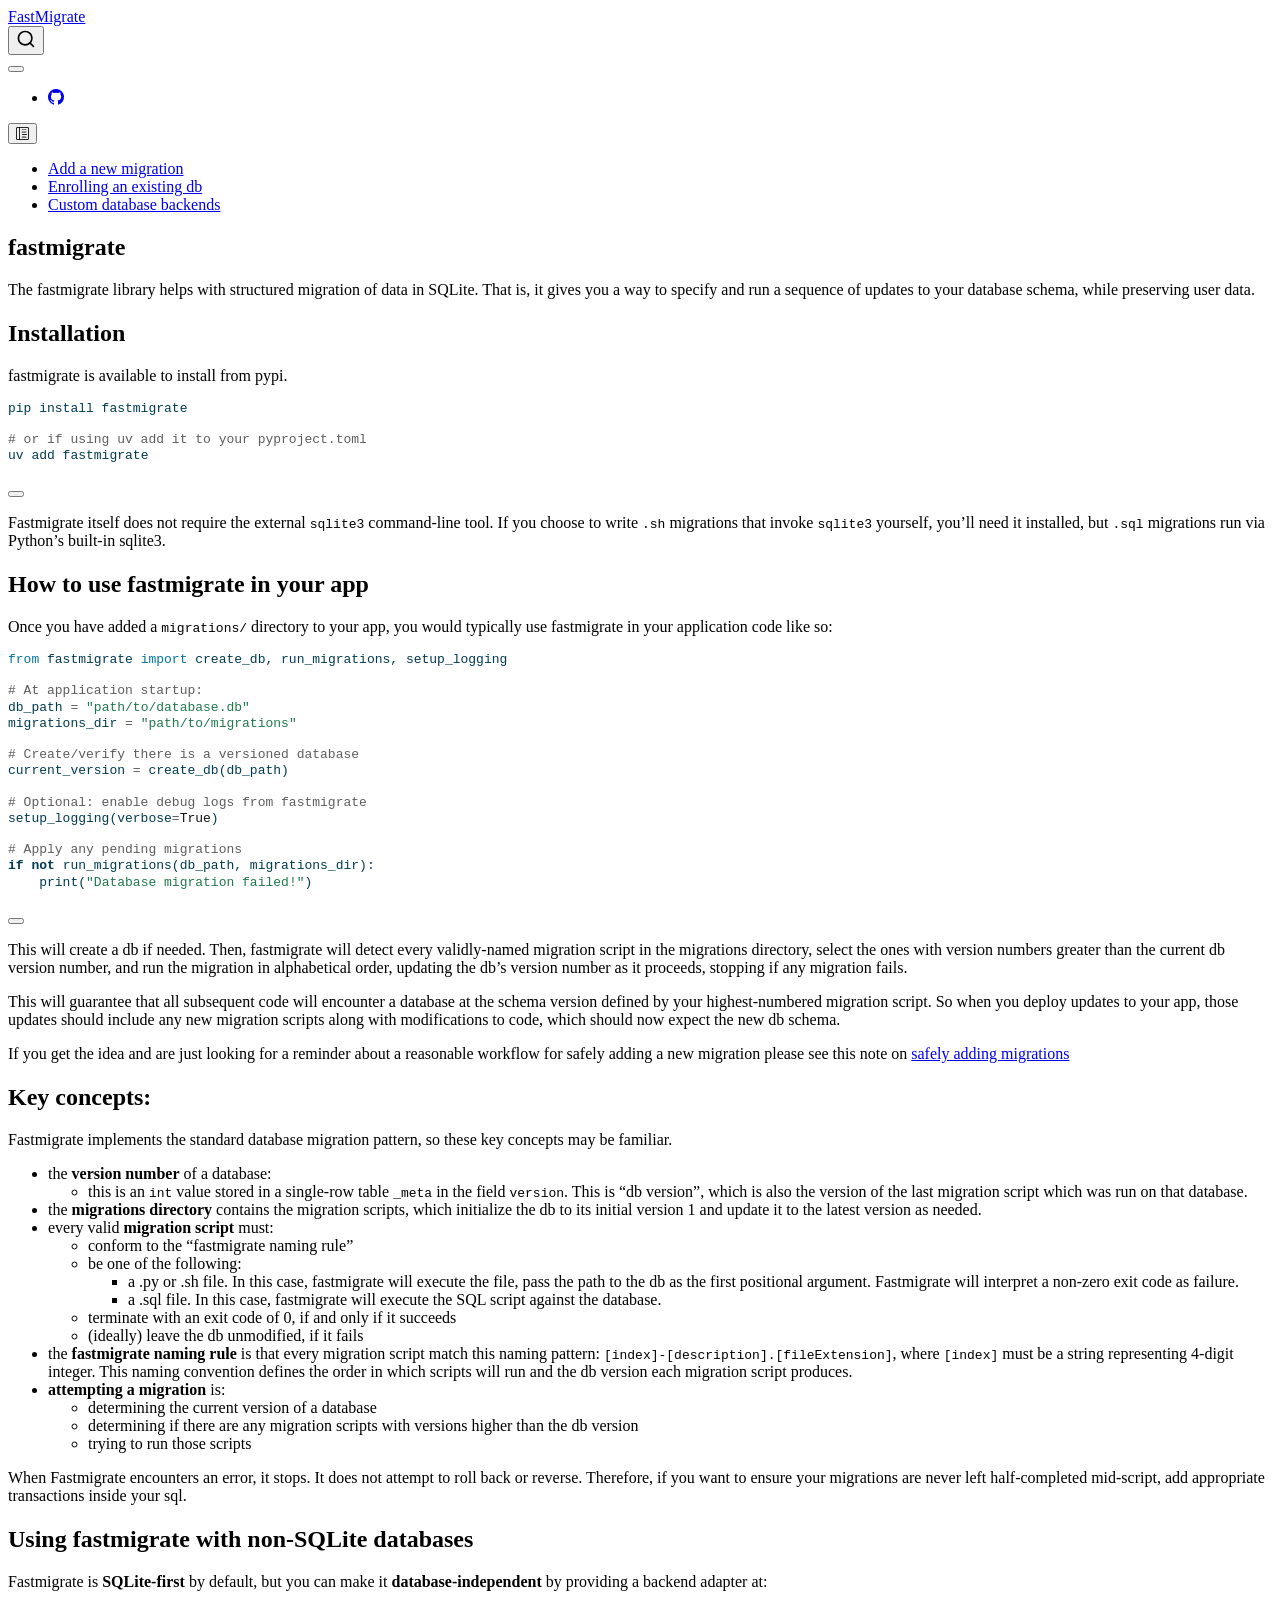
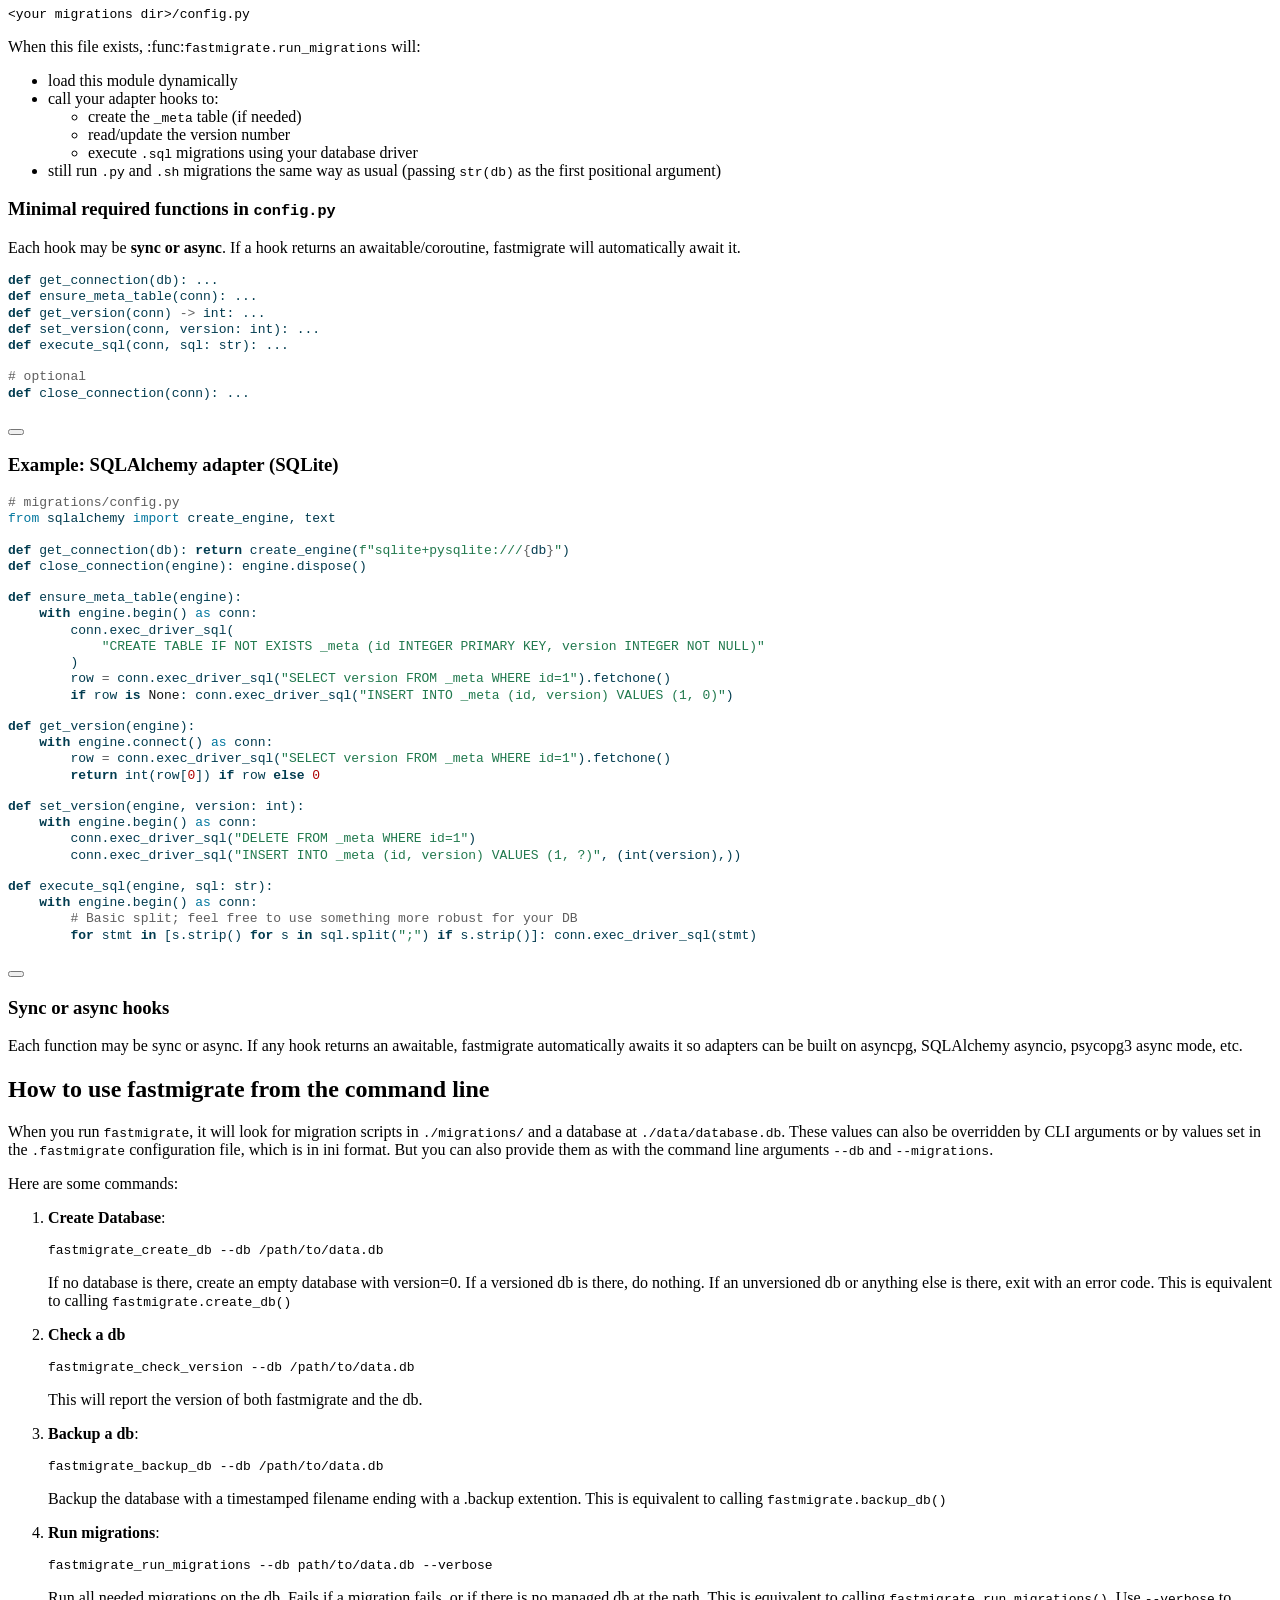
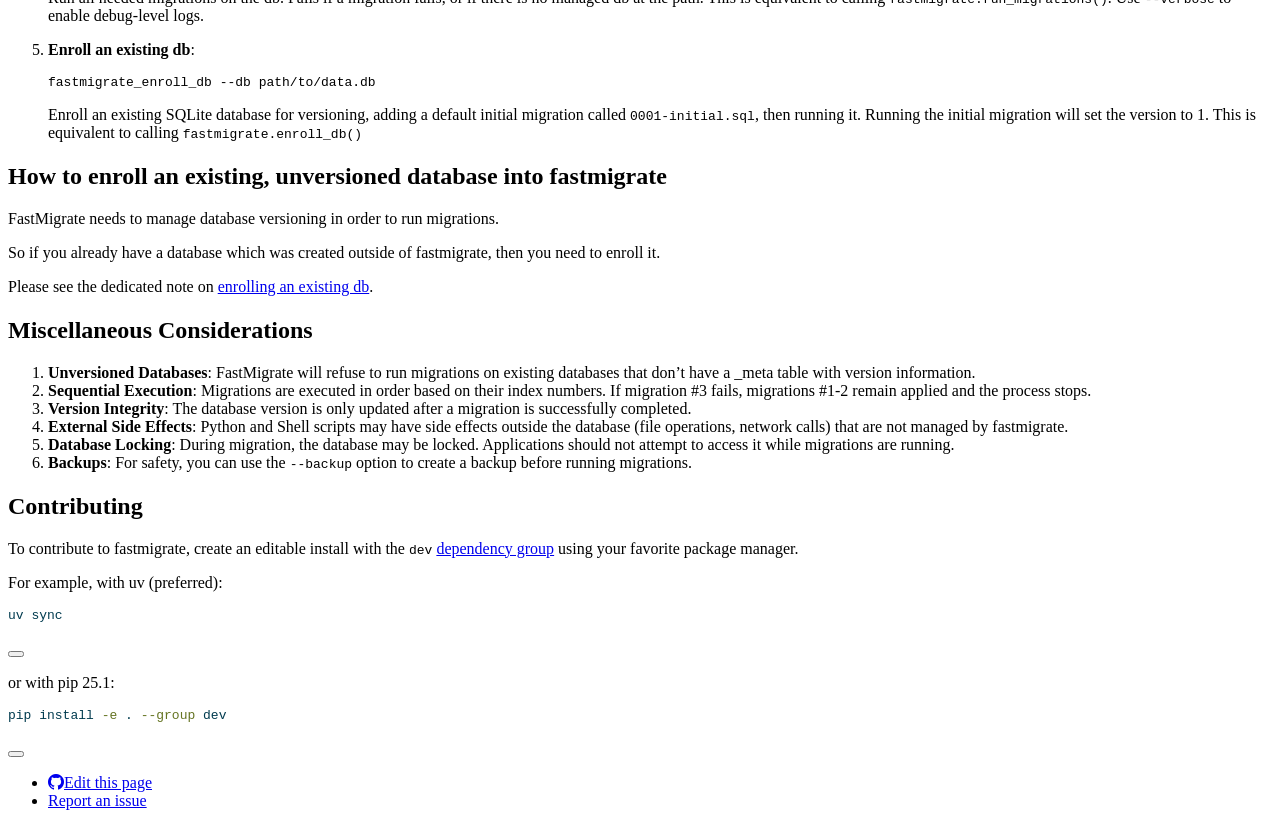
==== commit c7f1d49b: "Built site for gh-pages" ====
--- a/index.html
+++ b/index.html
@@ -2,7 +2,7 @@
 <html xmlns="http://www.w3.org/1999/xhtml" lang="en" xml:lang="en"><head>
 
 <meta charset="utf-8">
-<meta name="generator" content="quarto-1.9.36">
+<meta name="generator" content="quarto-1.9.38">
 
 <meta name="viewport" content="width=device-width, initial-scale=1.0, user-scalable=yes">
 
@@ -74,10 +74,10 @@
 <script src="site_libs/quarto-html/tippy.umd.min.js"></script>
 <script src="site_libs/quarto-html/anchor.min.js"></script>
 <link href="site_libs/quarto-html/tippy.css" rel="stylesheet">
-<link href="site_libs/quarto-html/quarto-syntax-highlighting-845c23b38eaddc0f92fda52bfe77a8c8.css" rel="stylesheet" id="quarto-text-highlighting-styles">
+<link href="site_libs/quarto-html/quarto-syntax-highlighting-15634bcf2e68342d4ad2dfa704d543f6.css" rel="stylesheet" id="quarto-text-highlighting-styles">
 <script src="site_libs/bootstrap/bootstrap.min.js"></script>
 <link href="site_libs/bootstrap/bootstrap-icons.css" rel="stylesheet">
-<link href="site_libs/bootstrap/bootstrap-be3771519f21acc1c5b6733774c6dcd8.min.css" rel="stylesheet" append-hash="true" id="quarto-bootstrap" data-mode="light">
+<link href="site_libs/bootstrap/bootstrap-bba5ebae505b5c03f3f0d8040a416a6b.min.css" rel="stylesheet" append-hash="true" id="quarto-bootstrap" data-mode="light">
 <script id="quarto-search-options" type="application/json">{
   "location": "navbar",
   "copy-button": false,
--- a/site_libs/quarto-html/quarto-syntax-highlighting-15634bcf2e68342d4ad2dfa704d543f6.css
+++ b/site_libs/quarto-html/quarto-syntax-highlighting-15634bcf2e68342d4ad2dfa704d543f6.css
@@ -0,0 +1,236 @@
+/* quarto syntax highlight colors */
+:root {
+  --quarto-hl-ot-color: #003B4F;
+  --quarto-hl-at-color: #657422;
+  --quarto-hl-ss-color: #20794D;
+  --quarto-hl-an-color: #5E5E5E;
+  --quarto-hl-fu-color: #4758AB;
+  --quarto-hl-st-color: #20794D;
+  --quarto-hl-cf-color: #003B4F;
+  --quarto-hl-op-color: #5E5E5E;
+  --quarto-hl-er-color: #AD0000;
+  --quarto-hl-bn-color: #AD0000;
+  --quarto-hl-al-color: #AD0000;
+  --quarto-hl-va-color: #111111;
+  --quarto-hl-bu-color: inherit;
+  --quarto-hl-ex-color: inherit;
+  --quarto-hl-pp-color: #AD0000;
+  --quarto-hl-in-color: #5E5E5E;
+  --quarto-hl-vs-color: #20794D;
+  --quarto-hl-wa-color: #5E5E5E;
+  --quarto-hl-do-color: #5E5E5E;
+  --quarto-hl-im-color: #00769E;
+  --quarto-hl-ch-color: #20794D;
+  --quarto-hl-dt-color: #AD0000;
+  --quarto-hl-fl-color: #AD0000;
+  --quarto-hl-co-color: #5E5E5E;
+  --quarto-hl-cv-color: #5E5E5E;
+  --quarto-hl-cn-color: #8f5902;
+  --quarto-hl-sc-color: #5E5E5E;
+  --quarto-hl-dv-color: #AD0000;
+  --quarto-hl-kw-color: #003B4F;
+}
+
+/* other quarto variables */
+:root {
+  --quarto-font-monospace: SFMono-Regular, Menlo, Monaco, Consolas, "Liberation Mono", "Courier New", monospace;
+}
+
+/* syntax highlight based on Pandoc's rules */
+pre > code.sourceCode > span {
+  color: #003B4F;
+}
+
+code.sourceCode > span {
+  color: #003B4F;
+}
+
+div.sourceCode,
+div.sourceCode pre.sourceCode {
+  color: #003B4F;
+}
+
+/* Normal */
+code span {
+  color: #003B4F;
+}
+
+/* Alert */
+code span.al {
+  color: #AD0000;
+  font-style: inherit;
+}
+
+/* Annotation */
+code span.an {
+  color: #5E5E5E;
+  font-style: inherit;
+}
+
+/* Attribute */
+code span.at {
+  color: #657422;
+  font-style: inherit;
+}
+
+/* BaseN */
+code span.bn {
+  color: #AD0000;
+  font-style: inherit;
+}
+
+/* BuiltIn */
+code span.bu {
+  font-style: inherit;
+}
+
+/* ControlFlow */
+code span.cf {
+  color: #003B4F;
+  font-weight: bold;
+  font-style: inherit;
+}
+
+/* Char */
+code span.ch {
+  color: #20794D;
+  font-style: inherit;
+}
+
+/* Constant */
+code span.cn {
+  color: #8f5902;
+  font-style: inherit;
+}
+
+/* Comment */
+code span.co {
+  color: #5E5E5E;
+  font-style: inherit;
+}
+
+/* CommentVar */
+code span.cv {
+  color: #5E5E5E;
+  font-style: italic;
+}
+
+/* Documentation */
+code span.do {
+  color: #5E5E5E;
+  font-style: italic;
+}
+
+/* DataType */
+code span.dt {
+  color: #AD0000;
+  font-style: inherit;
+}
+
+/* DecVal */
+code span.dv {
+  color: #AD0000;
+  font-style: inherit;
+}
+
+/* Error */
+code span.er {
+  color: #AD0000;
+  font-style: inherit;
+}
+
+/* Extension */
+code span.ex {
+  font-style: inherit;
+}
+
+/* Float */
+code span.fl {
+  color: #AD0000;
+  font-style: inherit;
+}
+
+/* Function */
+code span.fu {
+  color: #4758AB;
+  font-style: inherit;
+}
+
+/* Import */
+code span.im {
+  color: #00769E;
+  font-style: inherit;
+}
+
+/* Information */
+code span.in {
+  color: #5E5E5E;
+  font-style: inherit;
+}
+
+/* Keyword */
+code span.kw {
+  color: #003B4F;
+  font-weight: bold;
+  font-style: inherit;
+}
+
+/* Operator */
+code span.op {
+  color: #5E5E5E;
+  font-style: inherit;
+}
+
+/* Other */
+code span.ot {
+  color: #003B4F;
+  font-style: inherit;
+}
+
+/* Preprocessor */
+code span.pp {
+  color: #AD0000;
+  font-style: inherit;
+}
+
+/* SpecialChar */
+code span.sc {
+  color: #5E5E5E;
+  font-style: inherit;
+}
+
+/* SpecialString */
+code span.ss {
+  color: #20794D;
+  font-style: inherit;
+}
+
+/* String */
+code span.st {
+  color: #20794D;
+  font-style: inherit;
+}
+
+/* Variable */
+code span.va {
+  color: #111111;
+  font-style: inherit;
+}
+
+/* VerbatimString */
+code span.vs {
+  color: #20794D;
+  font-style: inherit;
+}
+
+/* Warning */
+code span.wa {
+  color: #5E5E5E;
+  font-style: italic;
+}
+
+.prevent-inlining {
+  content: "</";
+}
+
+/*# sourceMappingURL=f23921c56f73e400b49028c9186a1aa0.css.map */
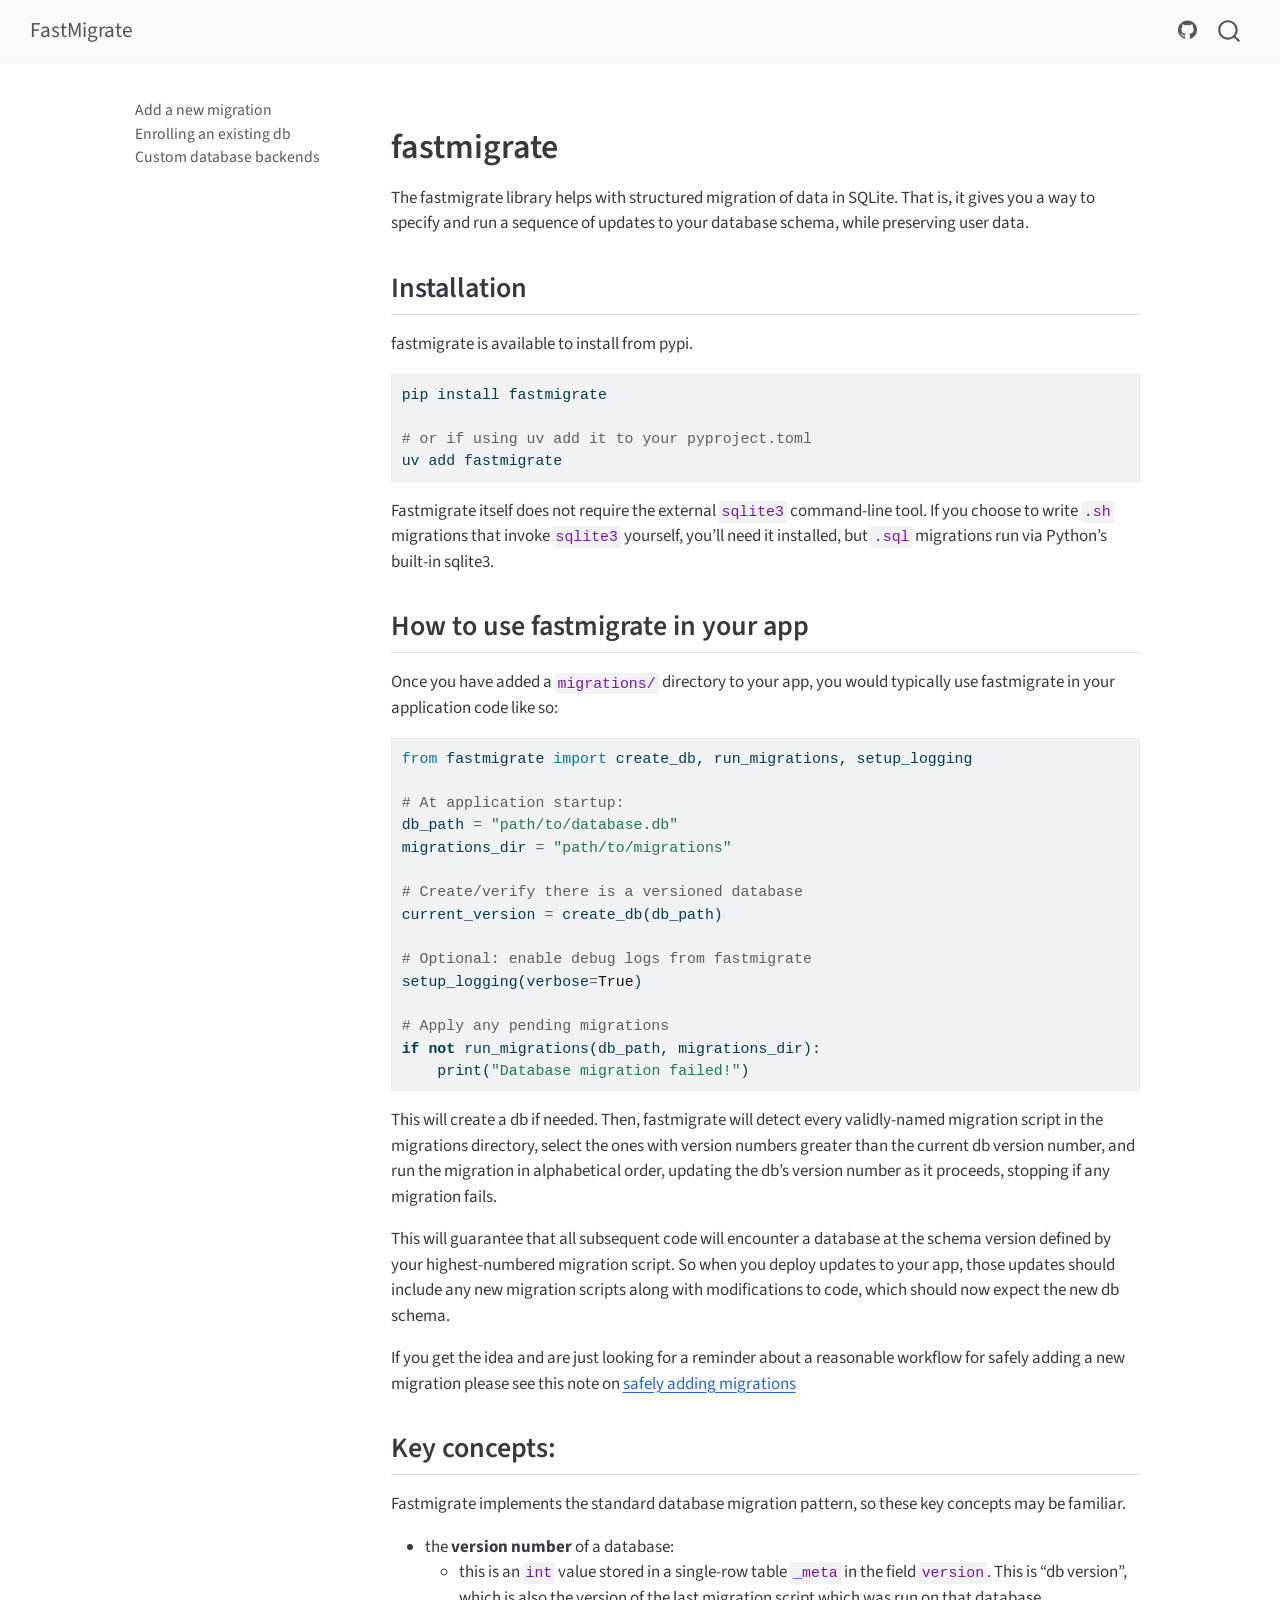
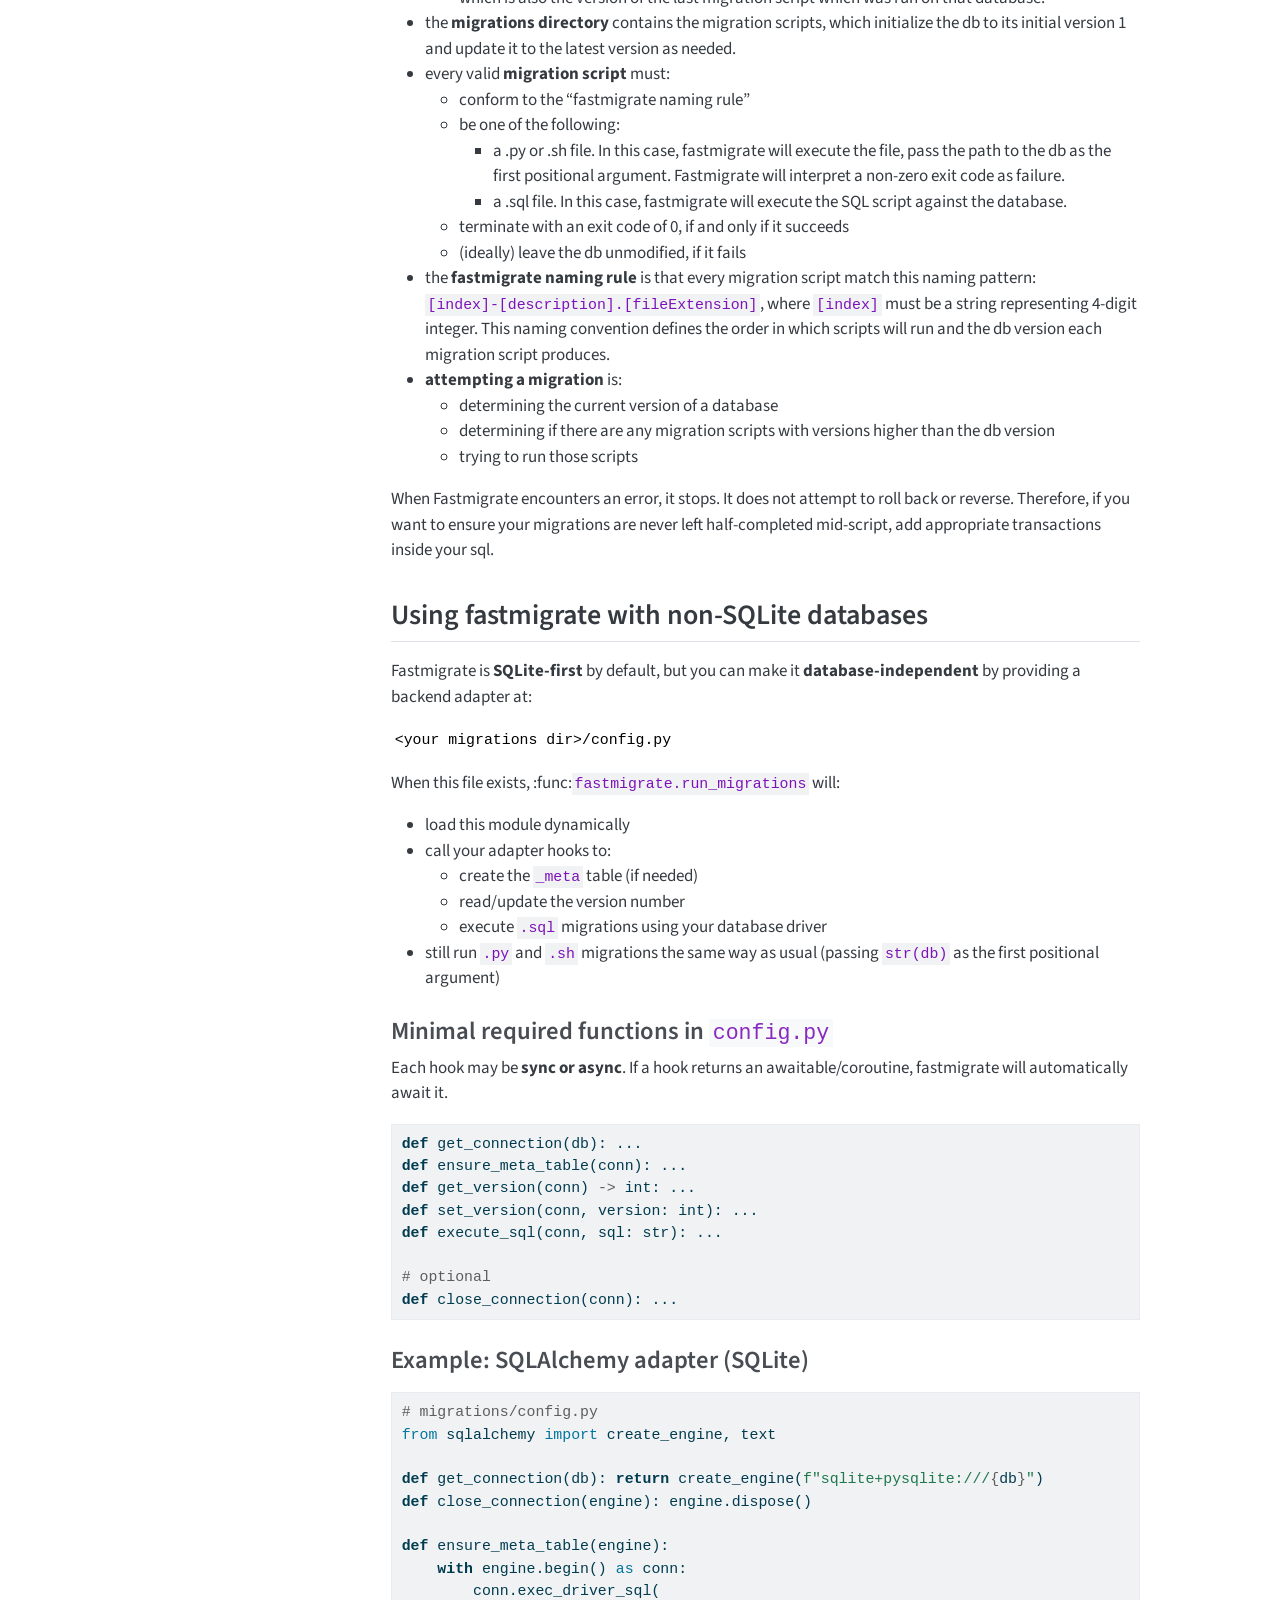
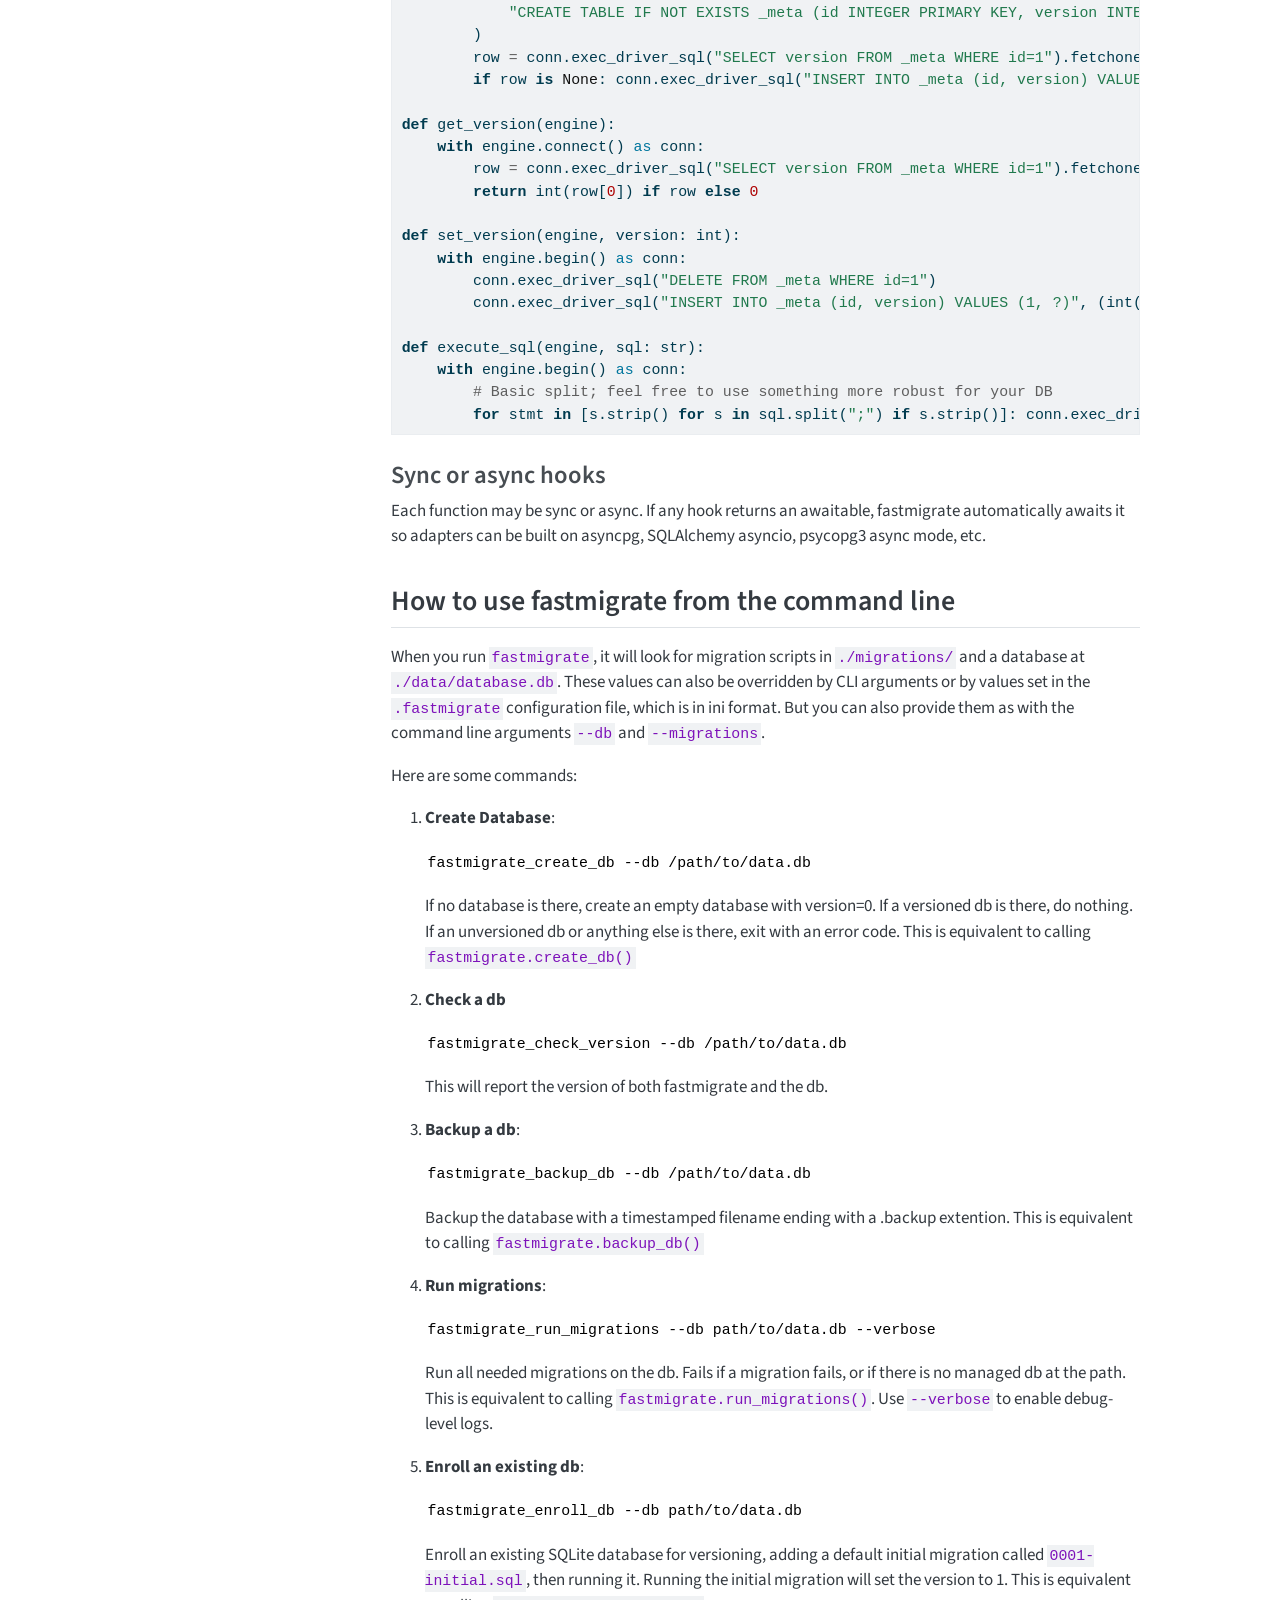
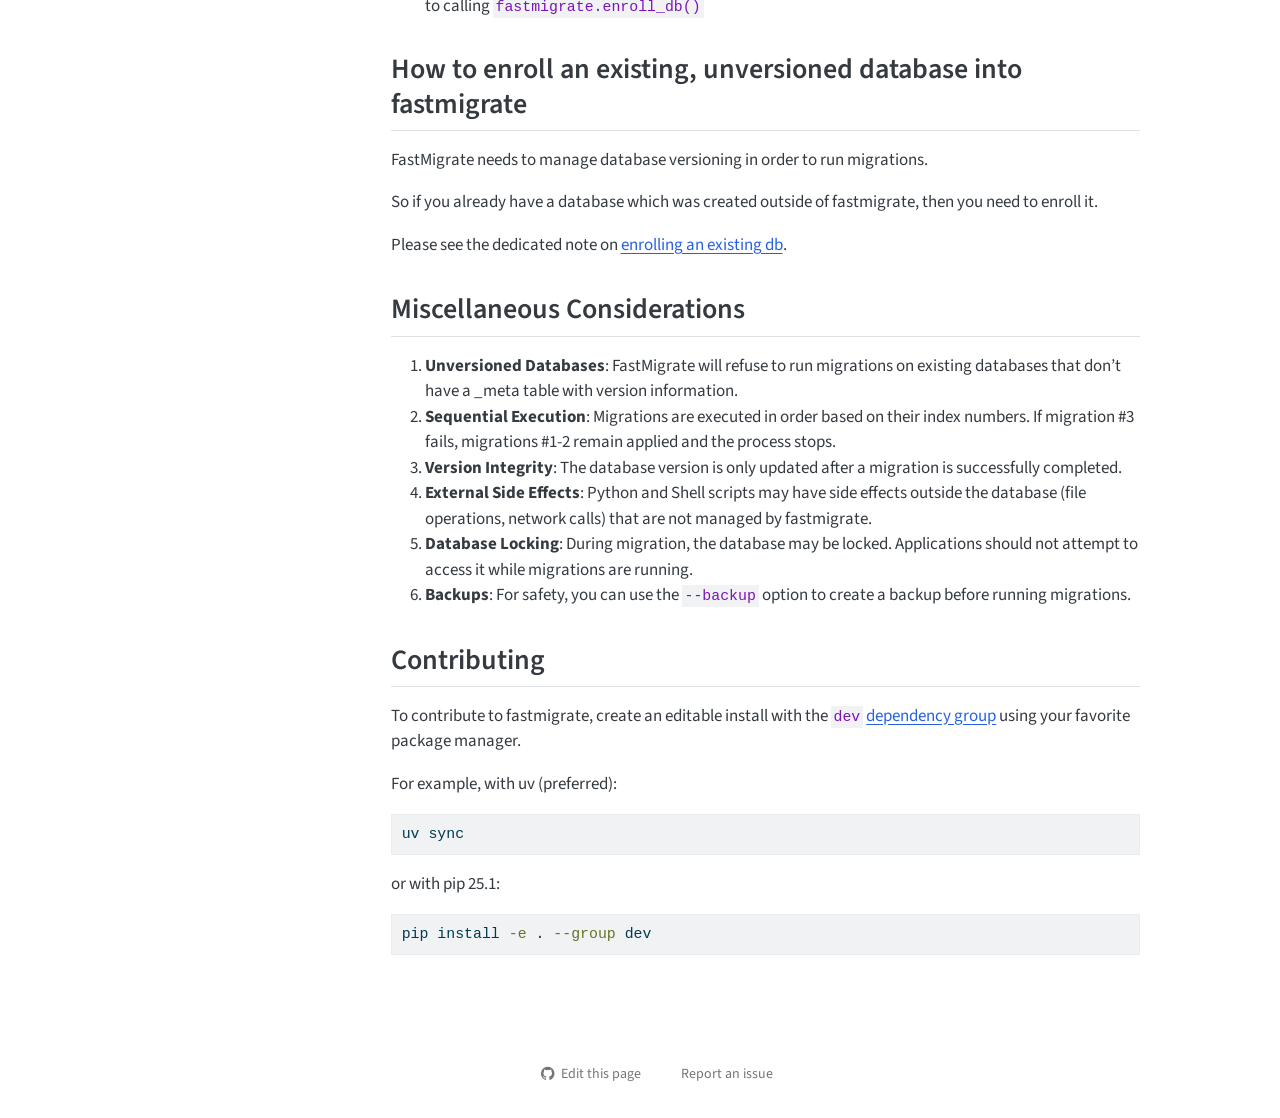
==== commit 306d3c53: "Built site for gh-pages" ====
--- a/index.html
+++ b/index.html
@@ -77,7 +77,7 @@
 <link href="site_libs/quarto-html/quarto-syntax-highlighting-15634bcf2e68342d4ad2dfa704d543f6.css" rel="stylesheet" id="quarto-text-highlighting-styles">
 <script src="site_libs/bootstrap/bootstrap.min.js"></script>
 <link href="site_libs/bootstrap/bootstrap-icons.css" rel="stylesheet">
-<link href="site_libs/bootstrap/bootstrap-bba5ebae505b5c03f3f0d8040a416a6b.min.css" rel="stylesheet" append-hash="true" id="quarto-bootstrap" data-mode="light">
+<link href="site_libs/bootstrap/bootstrap-a547dd1b4798262c927e2e52fa668cb1.min.css" rel="stylesheet" append-hash="true" id="quarto-bootstrap" data-mode="light">
 <script id="quarto-search-options" type="application/json">{
   "location": "navbar",
   "copy-button": false,
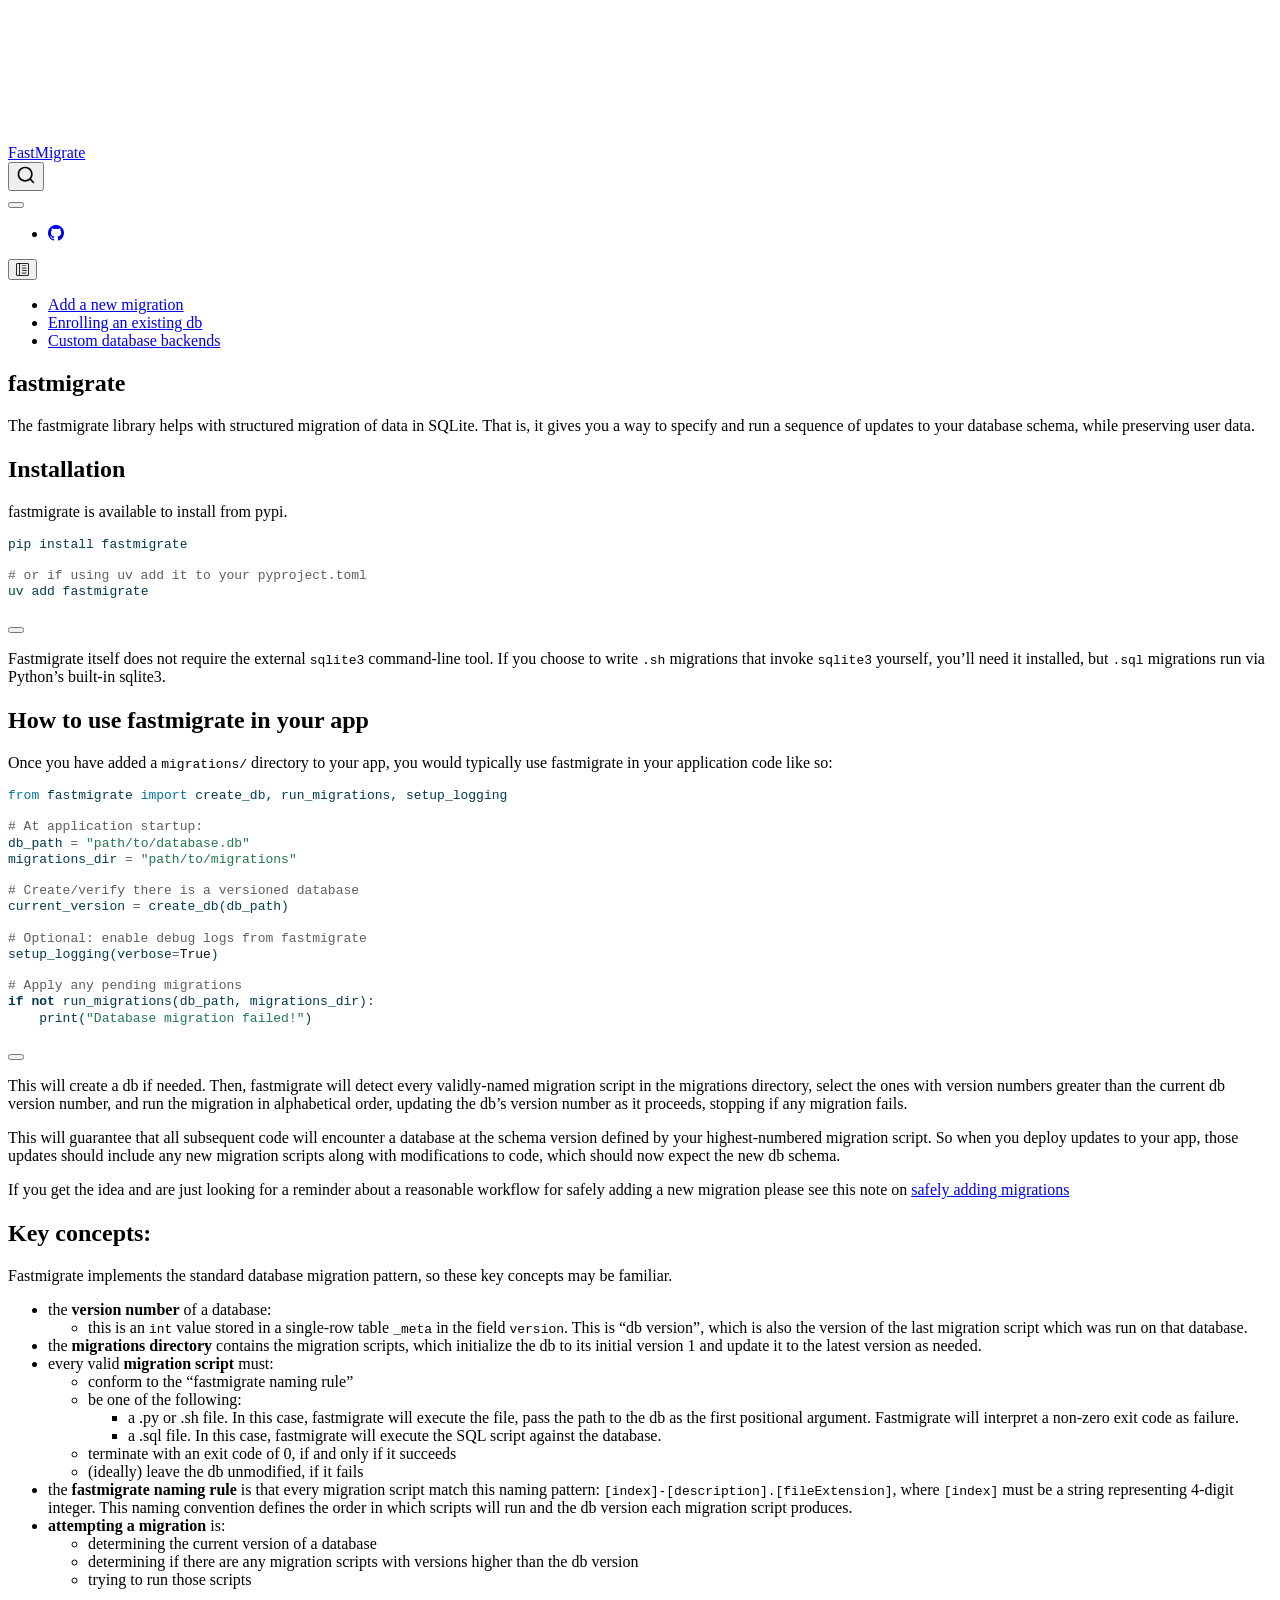
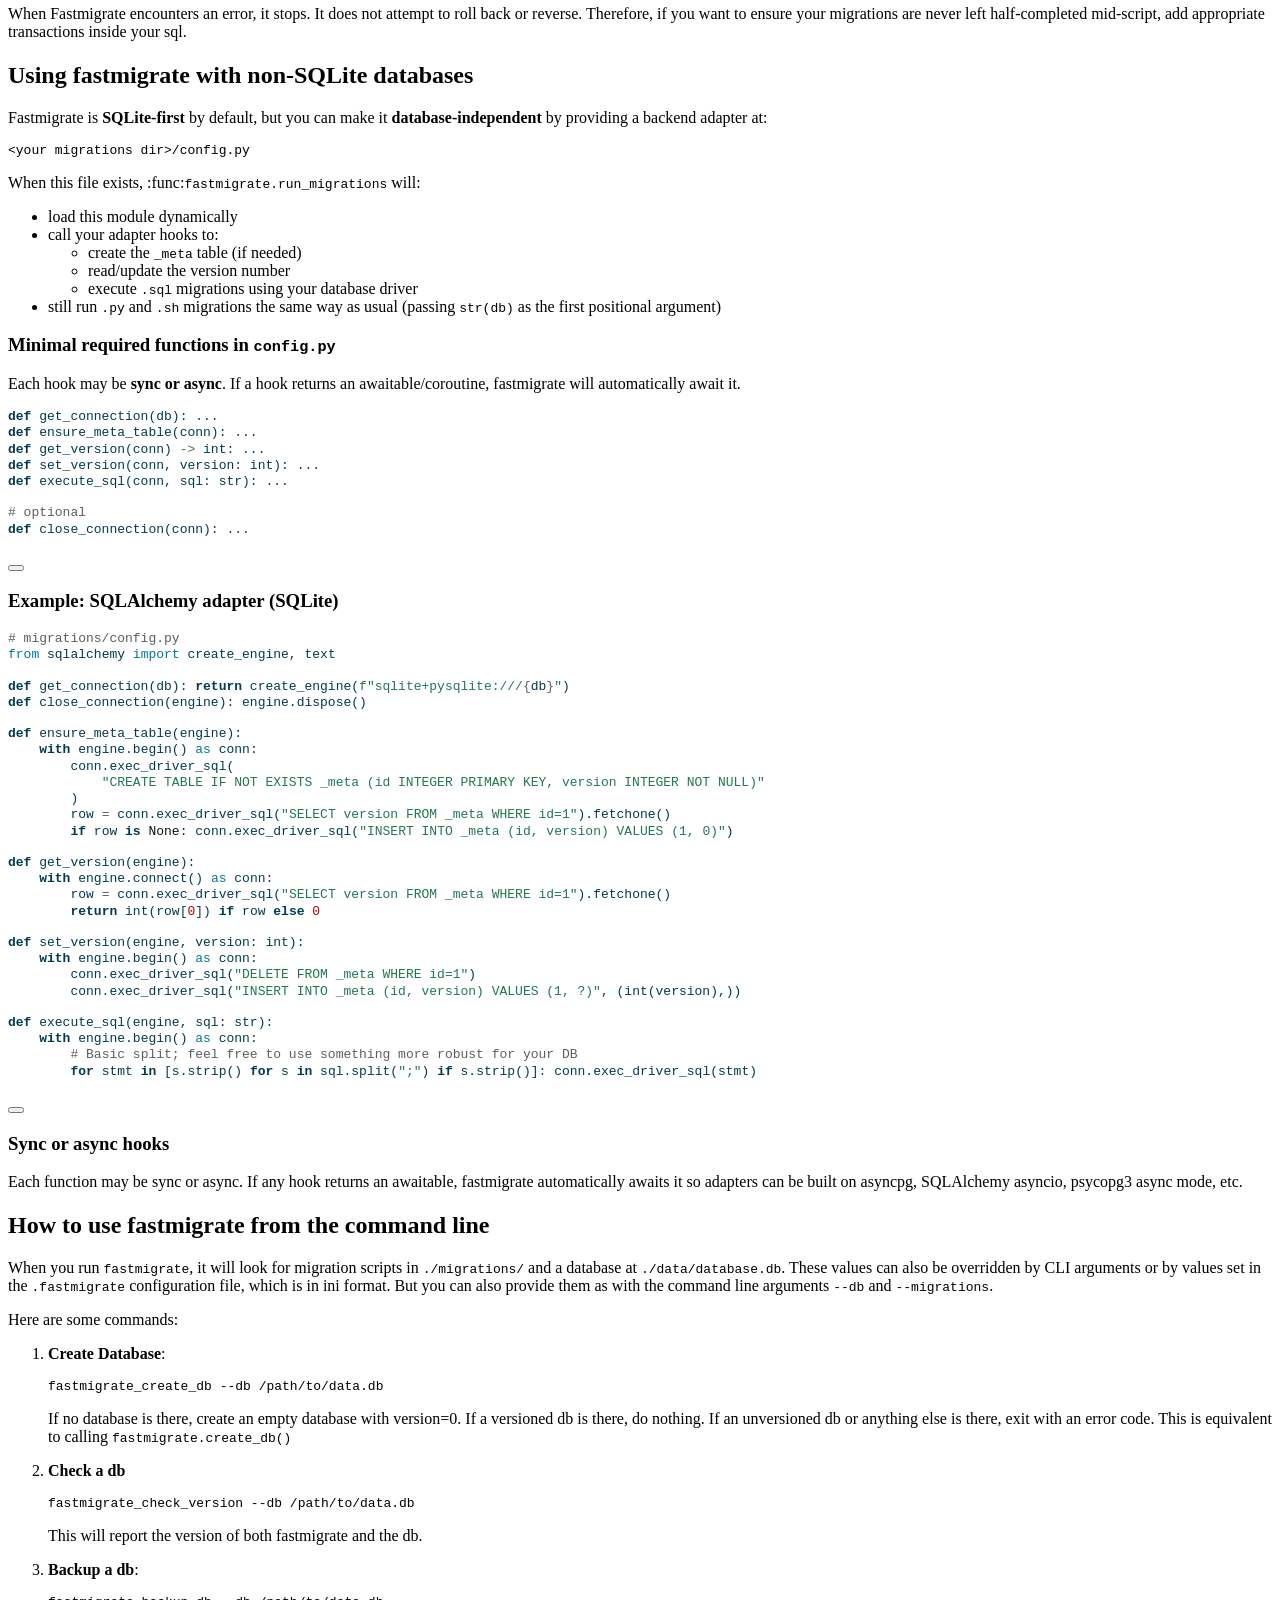
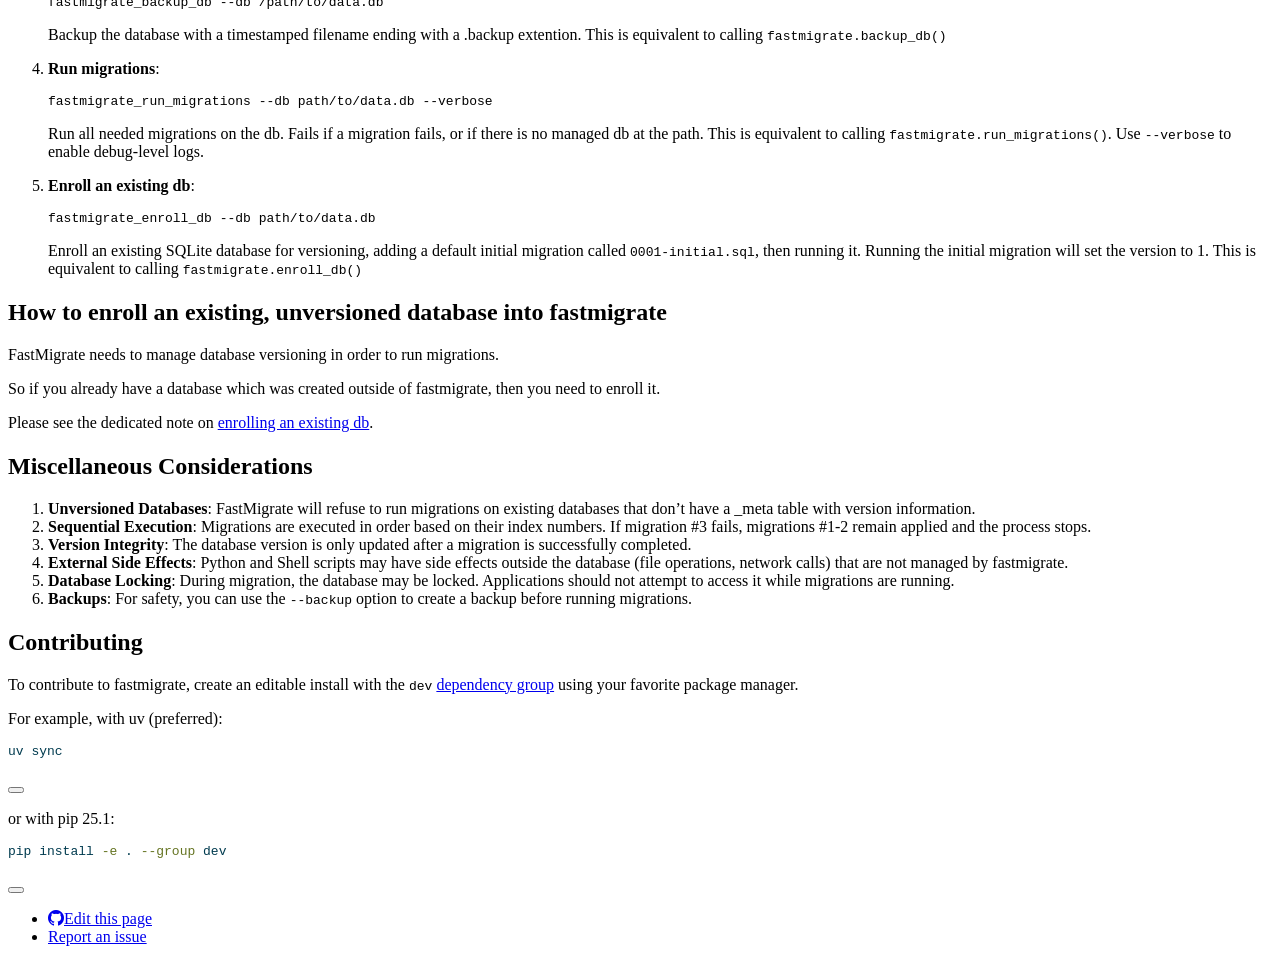
==== commit 54e2131a: "Built site for gh-pages" ====
--- a/index.html
+++ b/index.html
@@ -2,7 +2,7 @@
 <html xmlns="http://www.w3.org/1999/xhtml" lang="en" xml:lang="en"><head>
 
 <meta charset="utf-8">
-<meta name="generator" content="quarto-1.9.38">
+<meta name="generator" content="quarto-1.10.18">
 
 <meta name="viewport" content="width=device-width, initial-scale=1.0, user-scalable=yes">
 
@@ -12,10 +12,13 @@
 /* Default styles provided by pandoc.
 ** See https://pandoc.org/MANUAL.html#variables-for-html for config info.
 */
-code{white-space: pre-wrap;}
 span.smallcaps{font-variant: small-caps;}
-div.columns{display: flex; gap: min(4vw, 1.5em);}
-div.column{flex: auto; overflow-x: auto;}
+div.columns{display: flex; gap: 1.5em;}
+div.column{flex: auto;}
+@media screen {
+div.columns{gap: min(4vw, 1.5em);}
+div.column{overflow-x: auto;}
+}
 div.hanging-indent{margin-left: 1.5em; text-indent: -1.5em;}
 ul.task-list{list-style: none;}
 ul.task-list li input[type="checkbox"] {
@@ -74,10 +77,10 @@
 <script src="site_libs/quarto-html/tippy.umd.min.js"></script>
 <script src="site_libs/quarto-html/anchor.min.js"></script>
 <link href="site_libs/quarto-html/tippy.css" rel="stylesheet">
-<link href="site_libs/quarto-html/quarto-syntax-highlighting-15634bcf2e68342d4ad2dfa704d543f6.css" rel="stylesheet" id="quarto-text-highlighting-styles">
+<link href="site_libs/quarto-html/quarto-syntax-highlighting-64a204ab8560d761af7679ceaba22944.css" rel="stylesheet" id="quarto-text-highlighting-styles">
 <script src="site_libs/bootstrap/bootstrap.min.js"></script>
 <link href="site_libs/bootstrap/bootstrap-icons.css" rel="stylesheet">
-<link href="site_libs/bootstrap/bootstrap-a547dd1b4798262c927e2e52fa668cb1.min.css" rel="stylesheet" append-hash="true" id="quarto-bootstrap" data-mode="light">
+<link href="site_libs/bootstrap/bootstrap-6ac2aec46ad7f46b16024ee4409aa65c.min.css" rel="stylesheet" append-hash="true" id="quarto-bootstrap" data-mode="light">
 <script id="quarto-search-options" type="application/json">{
   "location": "navbar",
   "copy-button": false,
--- a/site_libs/quarto-html/quarto-syntax-highlighting-64a204ab8560d761af7679ceaba22944.css
+++ b/site_libs/quarto-html/quarto-syntax-highlighting-64a204ab8560d761af7679ceaba22944.css
@@ -0,0 +1,236 @@
+/* quarto syntax highlight colors */
+:root {
+  --quarto-hl-ot-color: #003B4F;
+  --quarto-hl-at-color: #657422;
+  --quarto-hl-ss-color: #20794D;
+  --quarto-hl-an-color: #5E5E5E;
+  --quarto-hl-fu-color: #4758AB;
+  --quarto-hl-st-color: #20794D;
+  --quarto-hl-cf-color: #003B4F;
+  --quarto-hl-op-color: #5E5E5E;
+  --quarto-hl-er-color: #AD0000;
+  --quarto-hl-bn-color: #AD0000;
+  --quarto-hl-al-color: #AD0000;
+  --quarto-hl-va-color: #111111;
+  --quarto-hl-bu-color: inherit;
+  --quarto-hl-ex-color: inherit;
+  --quarto-hl-pp-color: #AD0000;
+  --quarto-hl-in-color: #5E5E5E;
+  --quarto-hl-vs-color: #20794D;
+  --quarto-hl-wa-color: #5E5E5E;
+  --quarto-hl-do-color: #5E5E5E;
+  --quarto-hl-im-color: #00769E;
+  --quarto-hl-ch-color: #20794D;
+  --quarto-hl-dt-color: #AD0000;
+  --quarto-hl-fl-color: #AD0000;
+  --quarto-hl-co-color: #5E5E5E;
+  --quarto-hl-cv-color: #5E5E5E;
+  --quarto-hl-cn-color: #8f5902;
+  --quarto-hl-sc-color: #5E5E5E;
+  --quarto-hl-dv-color: #AD0000;
+  --quarto-hl-kw-color: #003B4F;
+}
+
+/* other quarto variables */
+:root {
+  --quarto-font-monospace: SFMono-Regular, Menlo, Monaco, Consolas, "Liberation Mono", "Courier New", monospace;
+}
+
+/* syntax highlight based on Pandoc's rules */
+pre > code.sourceCode > span {
+  color: #003B4F;
+}
+
+code.sourceCode > span {
+  color: #003B4F;
+}
+
+div.sourceCode,
+div.sourceCode pre.sourceCode {
+  color: #003B4F;
+}
+
+/* Normal */
+code span {
+  color: #003B4F;
+}
+
+/* Alert */
+code span.al {
+  color: #AD0000;
+  font-style: inherit;
+}
+
+/* Annotation */
+code span.an {
+  color: #5E5E5E;
+  font-style: inherit;
+}
+
+/* Attribute */
+code span.at {
+  color: #657422;
+  font-style: inherit;
+}
+
+/* BaseN */
+code span.bn {
+  color: #AD0000;
+  font-style: inherit;
+}
+
+/* BuiltIn */
+code span.bu {
+  font-style: inherit;
+}
+
+/* ControlFlow */
+code span.cf {
+  color: #003B4F;
+  font-weight: bold;
+  font-style: inherit;
+}
+
+/* Char */
+code span.ch {
+  color: #20794D;
+  font-style: inherit;
+}
+
+/* Constant */
+code span.cn {
+  color: #8f5902;
+  font-style: inherit;
+}
+
+/* Comment */
+code span.co {
+  color: #5E5E5E;
+  font-style: inherit;
+}
+
+/* CommentVar */
+code span.cv {
+  color: #5E5E5E;
+  font-style: italic;
+}
+
+/* Documentation */
+code span.do {
+  color: #5E5E5E;
+  font-style: italic;
+}
+
+/* DataType */
+code span.dt {
+  color: #AD0000;
+  font-style: inherit;
+}
+
+/* DecVal */
+code span.dv {
+  color: #AD0000;
+  font-style: inherit;
+}
+
+/* Error */
+code span.er {
+  color: #AD0000;
+  font-style: inherit;
+}
+
+/* Extension */
+code span.ex {
+  font-style: inherit;
+}
+
+/* Float */
+code span.fl {
+  color: #AD0000;
+  font-style: inherit;
+}
+
+/* Function */
+code span.fu {
+  color: #4758AB;
+  font-style: inherit;
+}
+
+/* Import */
+code span.im {
+  color: #00769E;
+  font-style: inherit;
+}
+
+/* Information */
+code span.in {
+  color: #5E5E5E;
+  font-style: inherit;
+}
+
+/* Keyword */
+code span.kw {
+  color: #003B4F;
+  font-weight: bold;
+  font-style: inherit;
+}
+
+/* Operator */
+code span.op {
+  color: #5E5E5E;
+  font-style: inherit;
+}
+
+/* Other */
+code span.ot {
+  color: #003B4F;
+  font-style: inherit;
+}
+
+/* Preprocessor */
+code span.pp {
+  color: #AD0000;
+  font-style: inherit;
+}
+
+/* SpecialChar */
+code span.sc {
+  color: #5E5E5E;
+  font-style: inherit;
+}
+
+/* SpecialString */
+code span.ss {
+  color: #20794D;
+  font-style: inherit;
+}
+
+/* String */
+code span.st {
+  color: #20794D;
+  font-style: inherit;
+}
+
+/* Variable */
+code span.va {
+  color: #111111;
+  font-style: inherit;
+}
+
+/* VerbatimString */
+code span.vs {
+  color: #20794D;
+  font-style: inherit;
+}
+
+/* Warning */
+code span.wa {
+  color: #5E5E5E;
+  font-style: italic;
+}
+
+.prevent-inlining {
+  content: "</";
+}
+
+/*# sourceMappingURL=9d8d5bb603a83b8298b89080a598c93b.css.map */
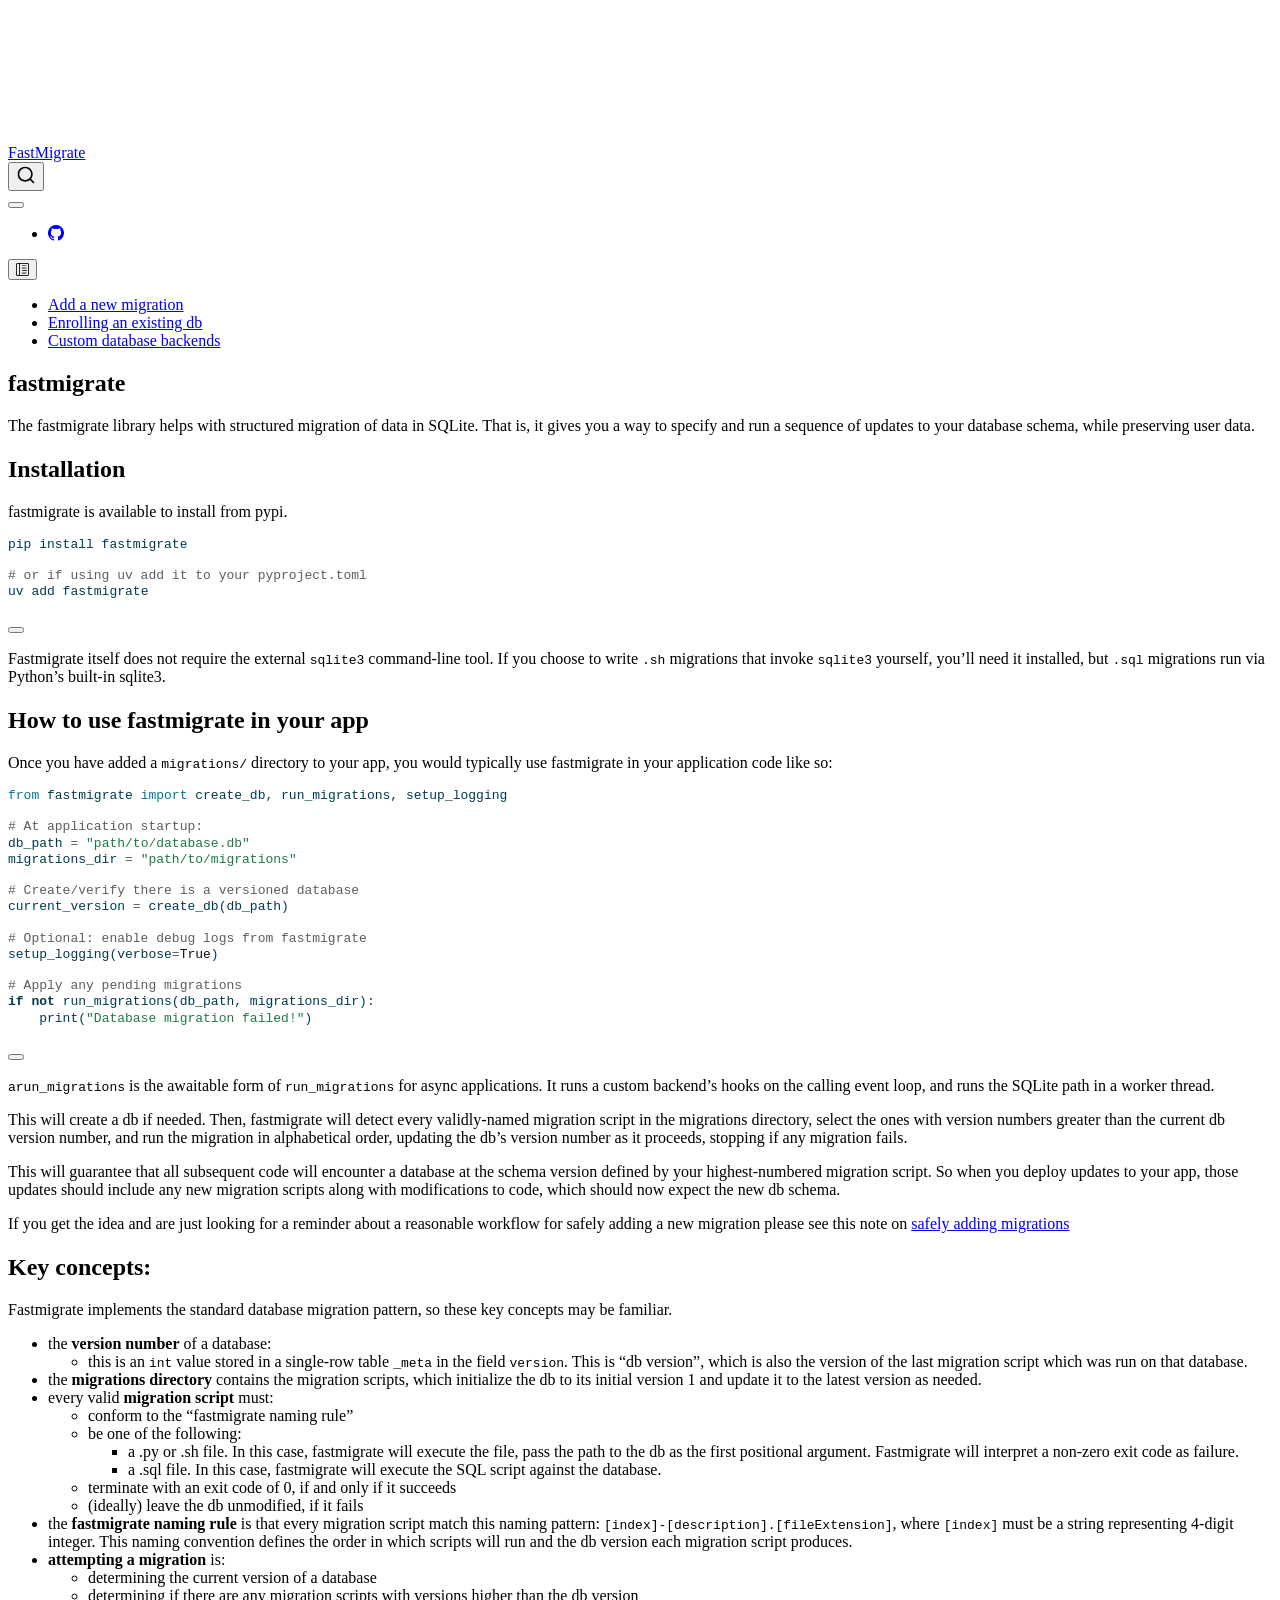
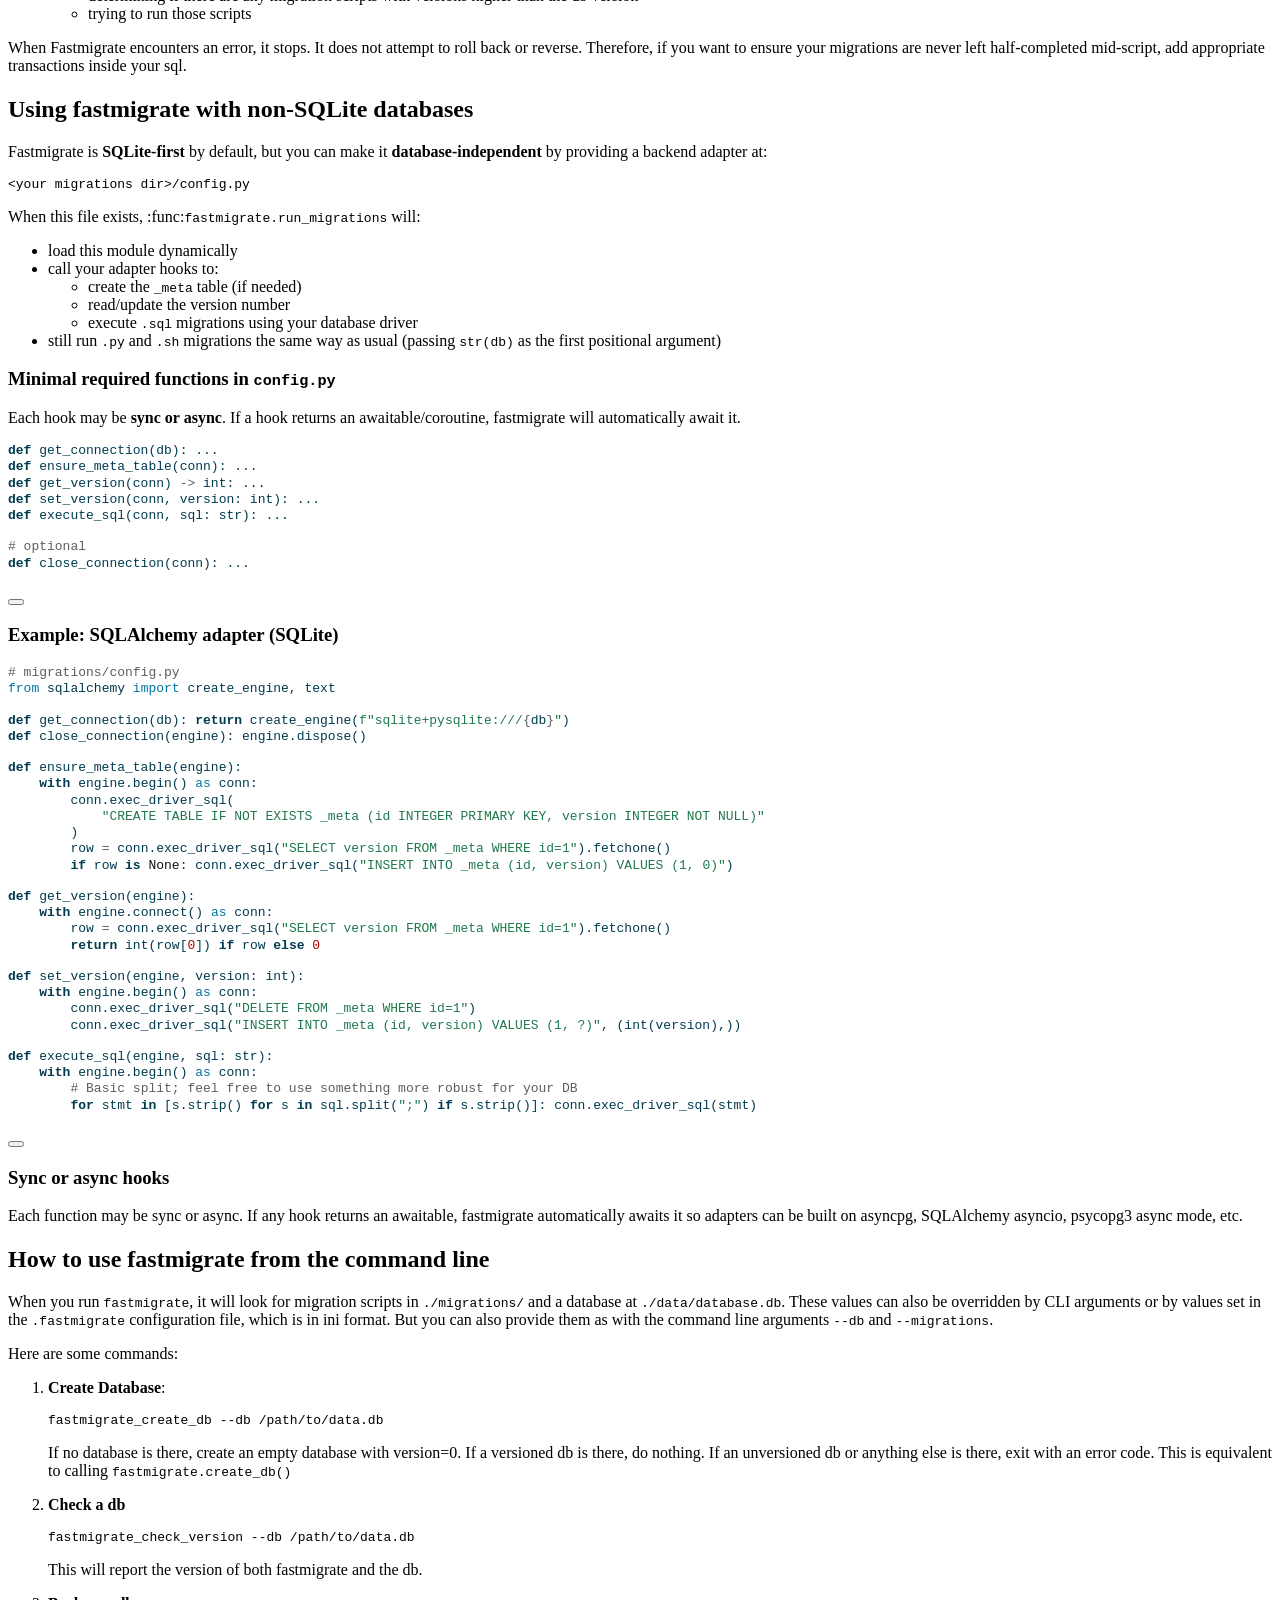
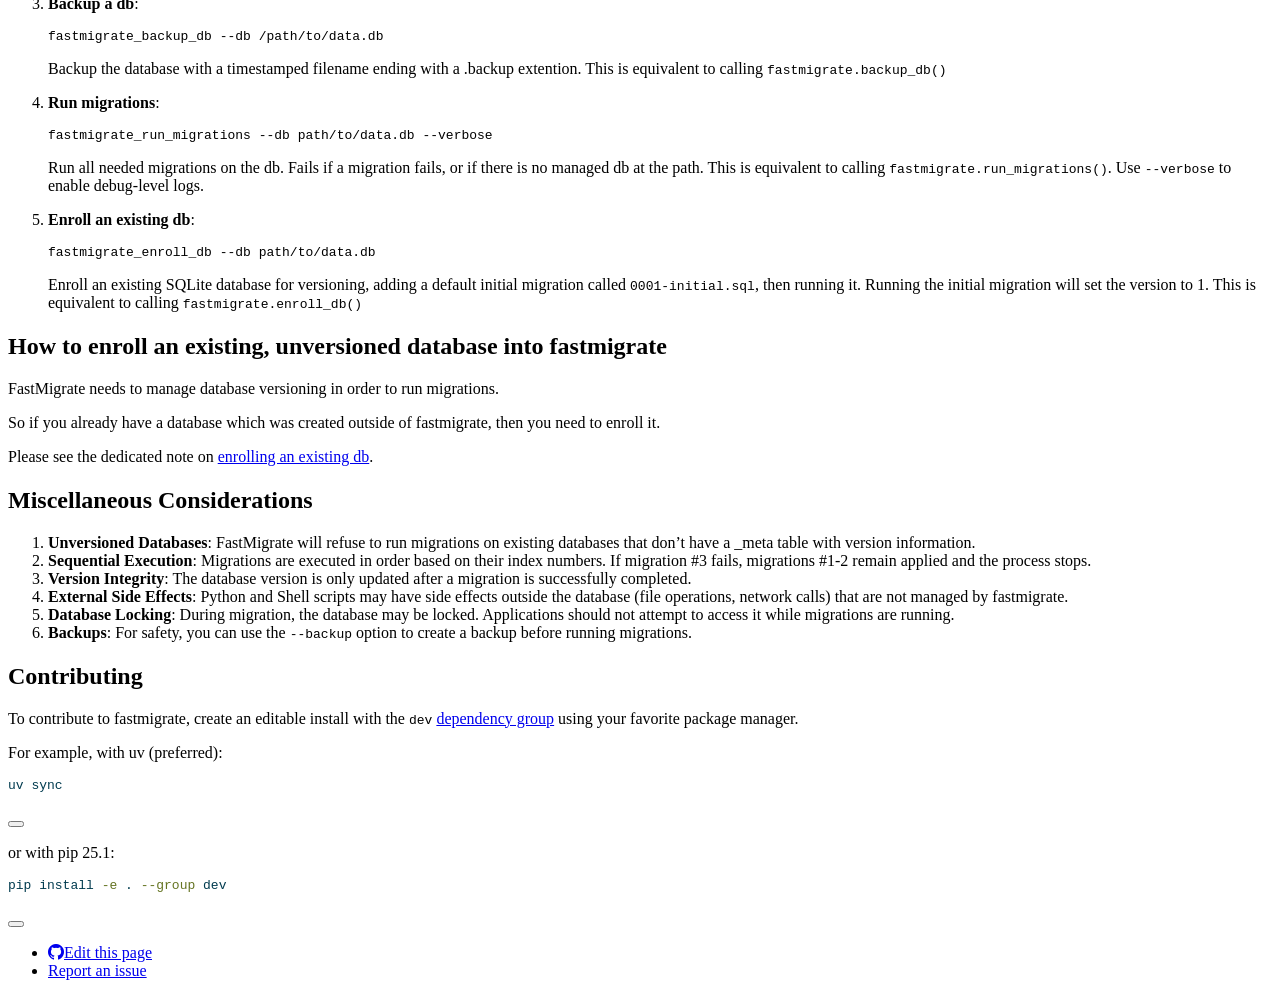
==== commit 6e131339: "Built site for gh-pages" ====
--- a/index.html
+++ b/index.html
@@ -80,7 +80,7 @@
 <link href="site_libs/quarto-html/quarto-syntax-highlighting-64a204ab8560d761af7679ceaba22944.css" rel="stylesheet" id="quarto-text-highlighting-styles">
 <script src="site_libs/bootstrap/bootstrap.min.js"></script>
 <link href="site_libs/bootstrap/bootstrap-icons.css" rel="stylesheet">
-<link href="site_libs/bootstrap/bootstrap-6ac2aec46ad7f46b16024ee4409aa65c.min.css" rel="stylesheet" append-hash="true" id="quarto-bootstrap" data-mode="light">
+<link href="site_libs/bootstrap/bootstrap-e3adbaa939bcd423dddc8c8a834270b4.min.css" rel="stylesheet" append-hash="true" id="quarto-bootstrap" data-mode="light">
 <script id="quarto-search-options" type="application/json">{
   "location": "navbar",
   "copy-button": false,
@@ -217,6 +217,7 @@
 <span id="cb2-13"><a href="#cb2-13" aria-hidden="true" tabindex="-1"></a><span class="co"># Apply any pending migrations</span></span>
 <span id="cb2-14"><a href="#cb2-14" aria-hidden="true" tabindex="-1"></a><span class="cf">if</span> <span class="kw">not</span> run_migrations(db_path, migrations_dir):</span>
 <span id="cb2-15"><a href="#cb2-15" aria-hidden="true" tabindex="-1"></a>    <span class="bu">print</span>(<span class="st">"Database migration failed!"</span>)</span></code></pre></div><button title="Copy to Clipboard" class="code-copy-button"><i class="bi"></i></button></div>
+<p><code>arun_migrations</code> is the awaitable form of <code>run_migrations</code> for async applications. It runs a custom backend’s hooks on the calling event loop, and runs the SQLite path in a worker thread.</p>
 <p>This will create a db if needed. Then, fastmigrate will detect every validly-named migration script in the migrations directory, select the ones with version numbers greater than the current db version number, and run the migration in alphabetical order, updating the db’s version number as it proceeds, stopping if any migration fails.</p>
 <p>This will guarantee that all subsequent code will encounter a database at the schema version defined by your highest-numbered migration script. So when you deploy updates to your app, those updates should include any new migration scripts along with modifications to code, which should now expect the new db schema.</p>
 <p>If you get the idea and are just looking for a reminder about a reasonable workflow for safely adding a new migration please see this note on <a href="./docsrc/adding_migrations.qmd">safely adding migrations</a></p>
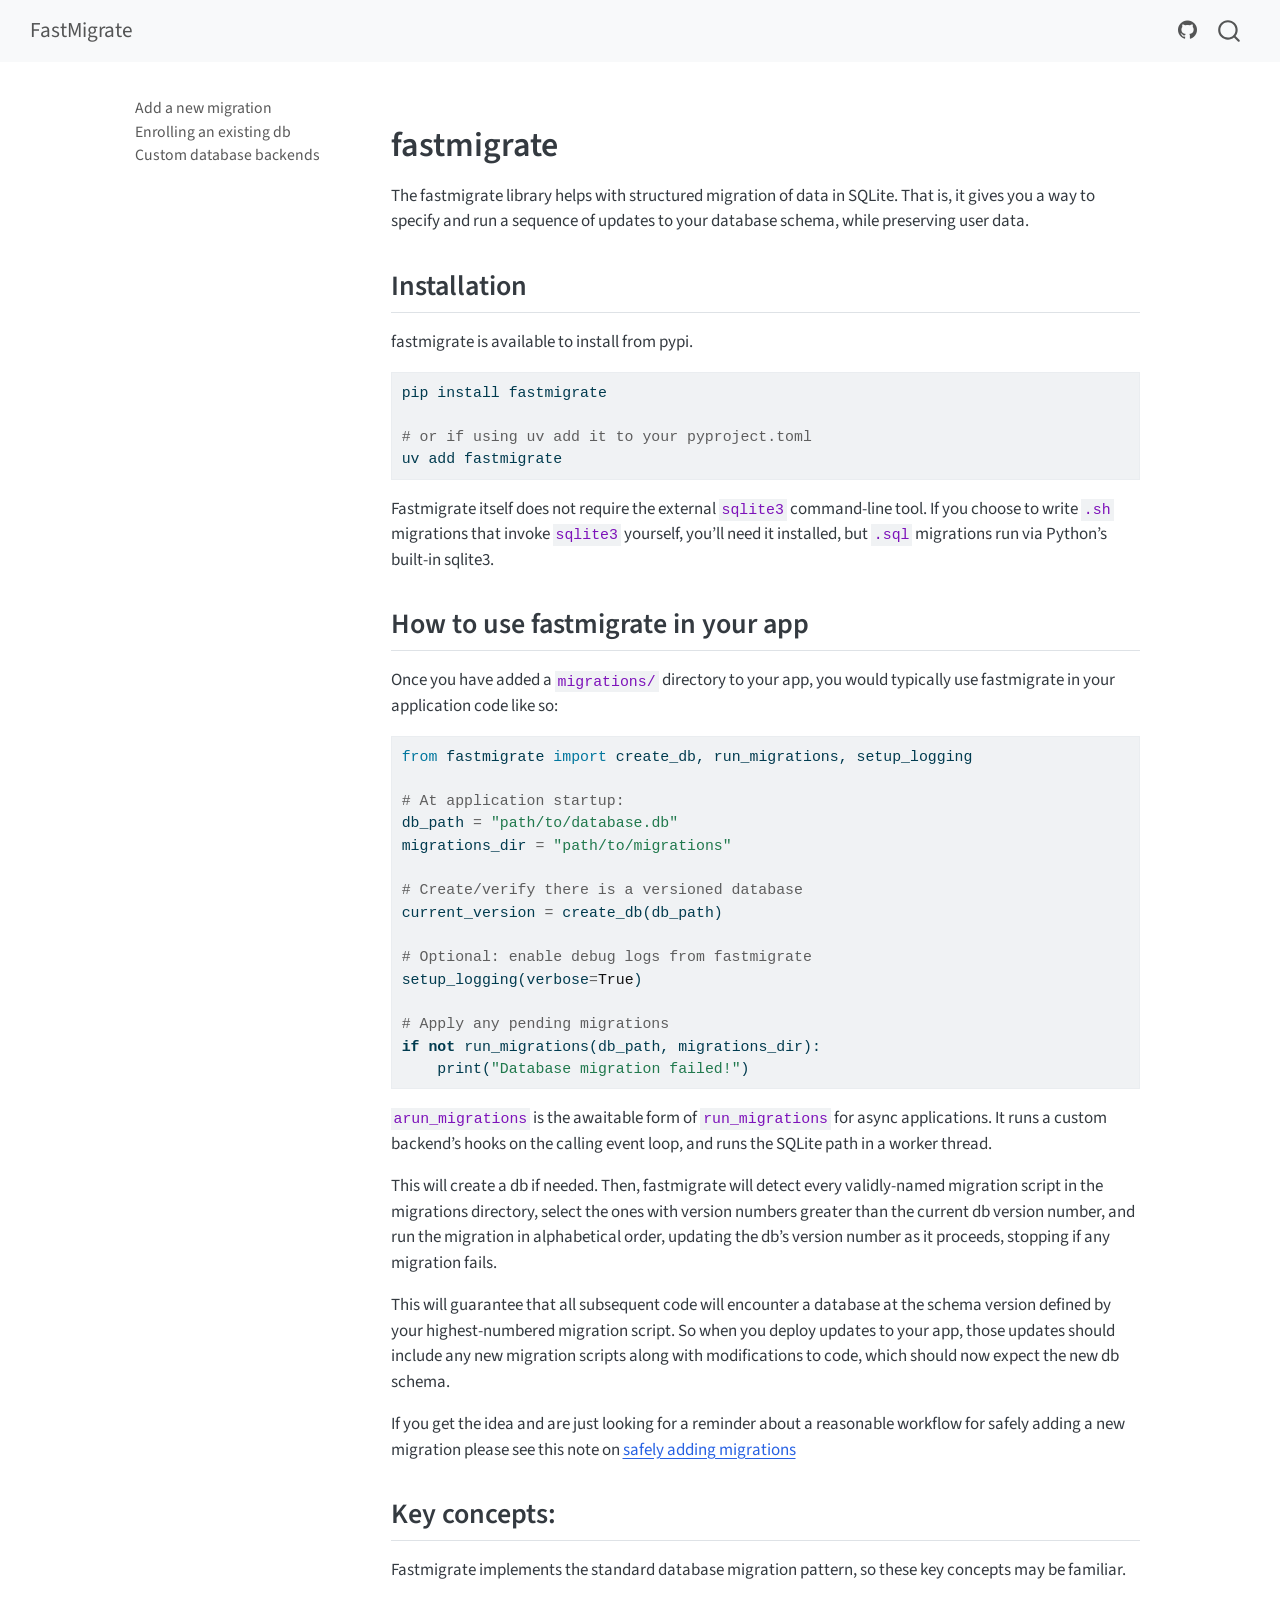
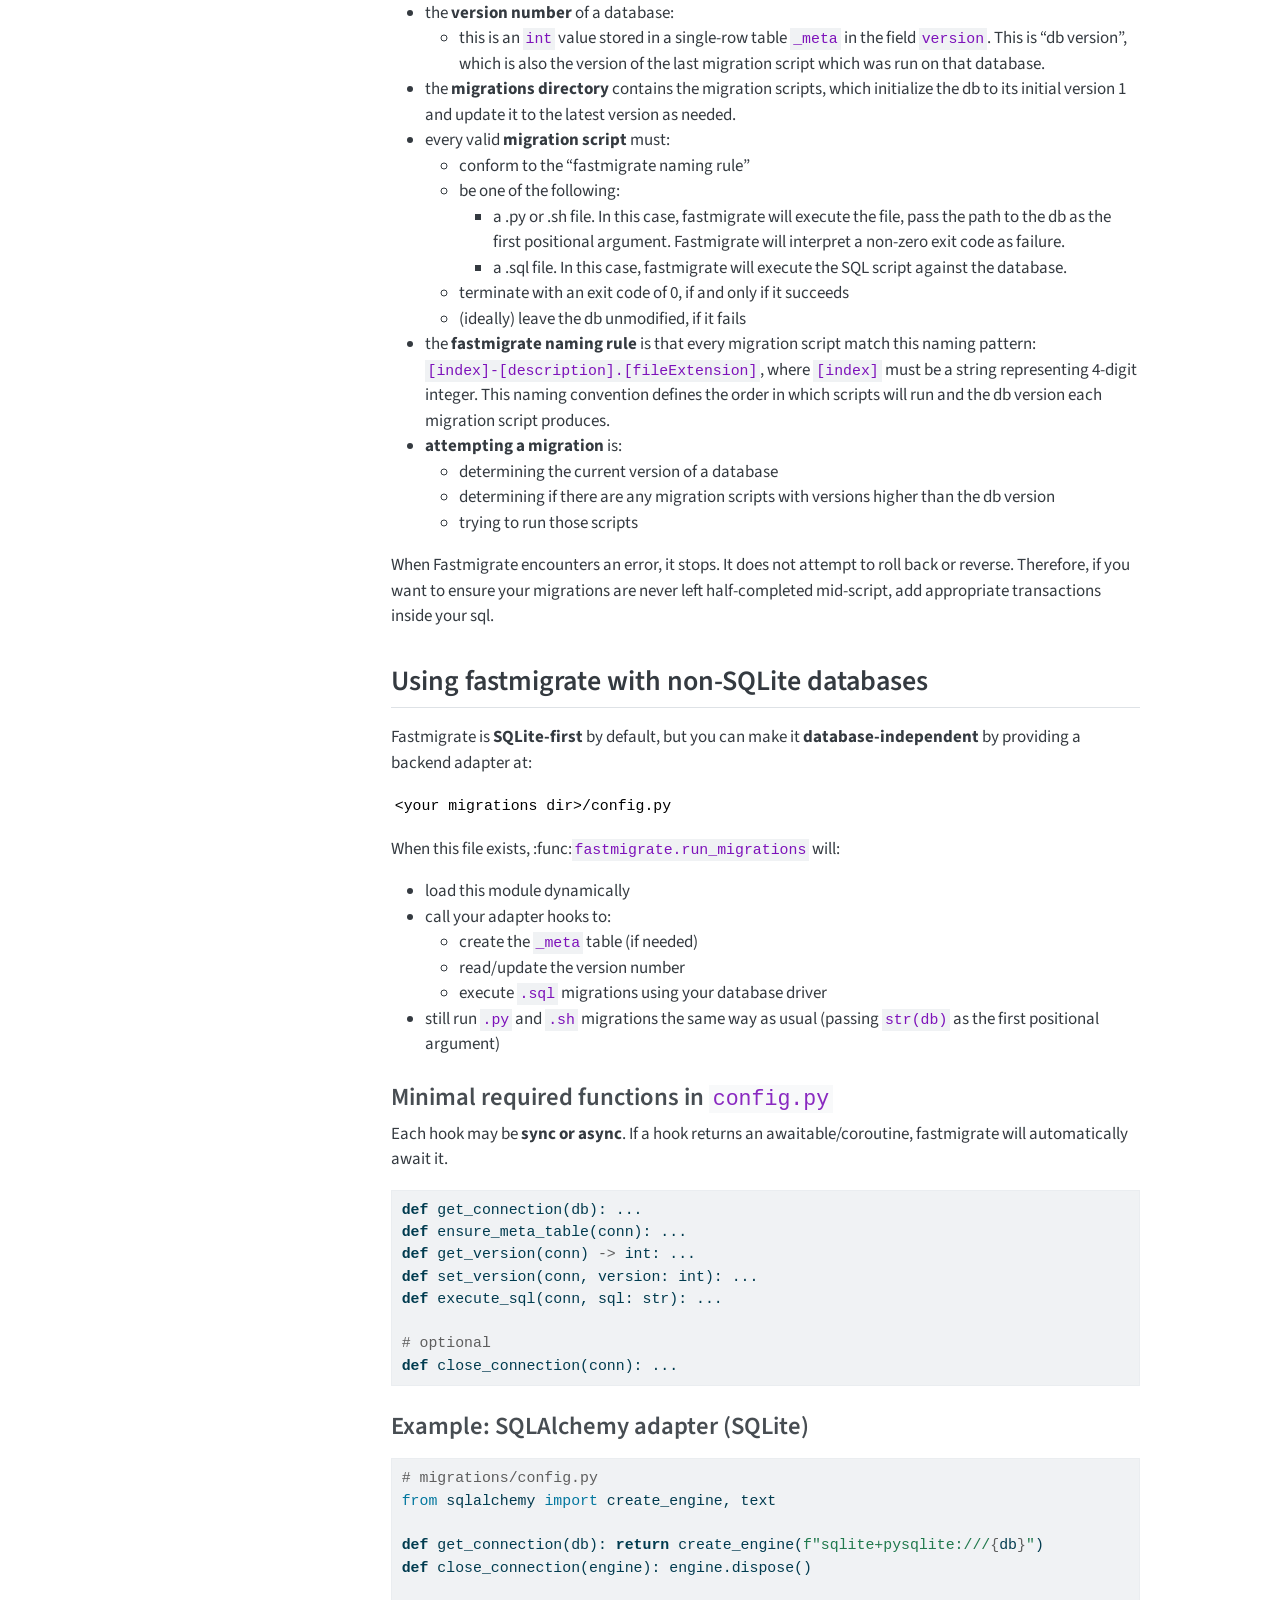
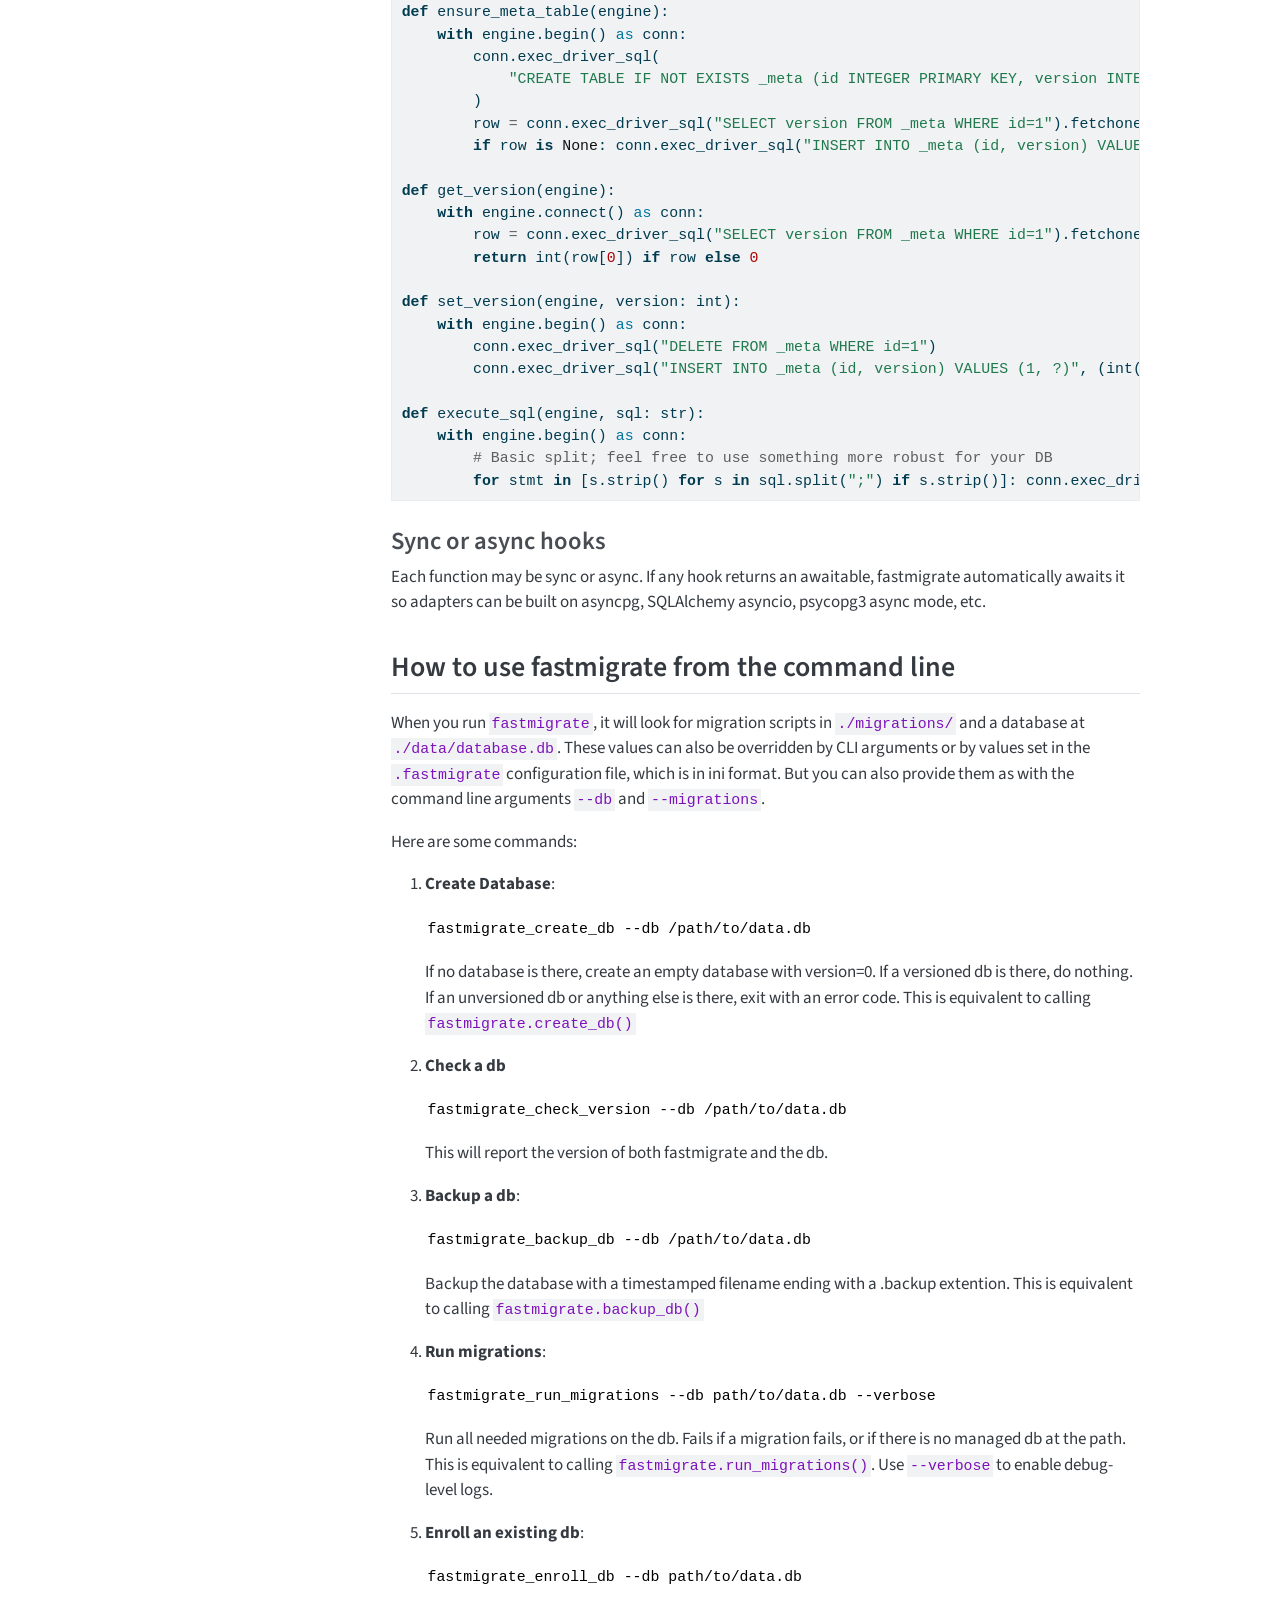
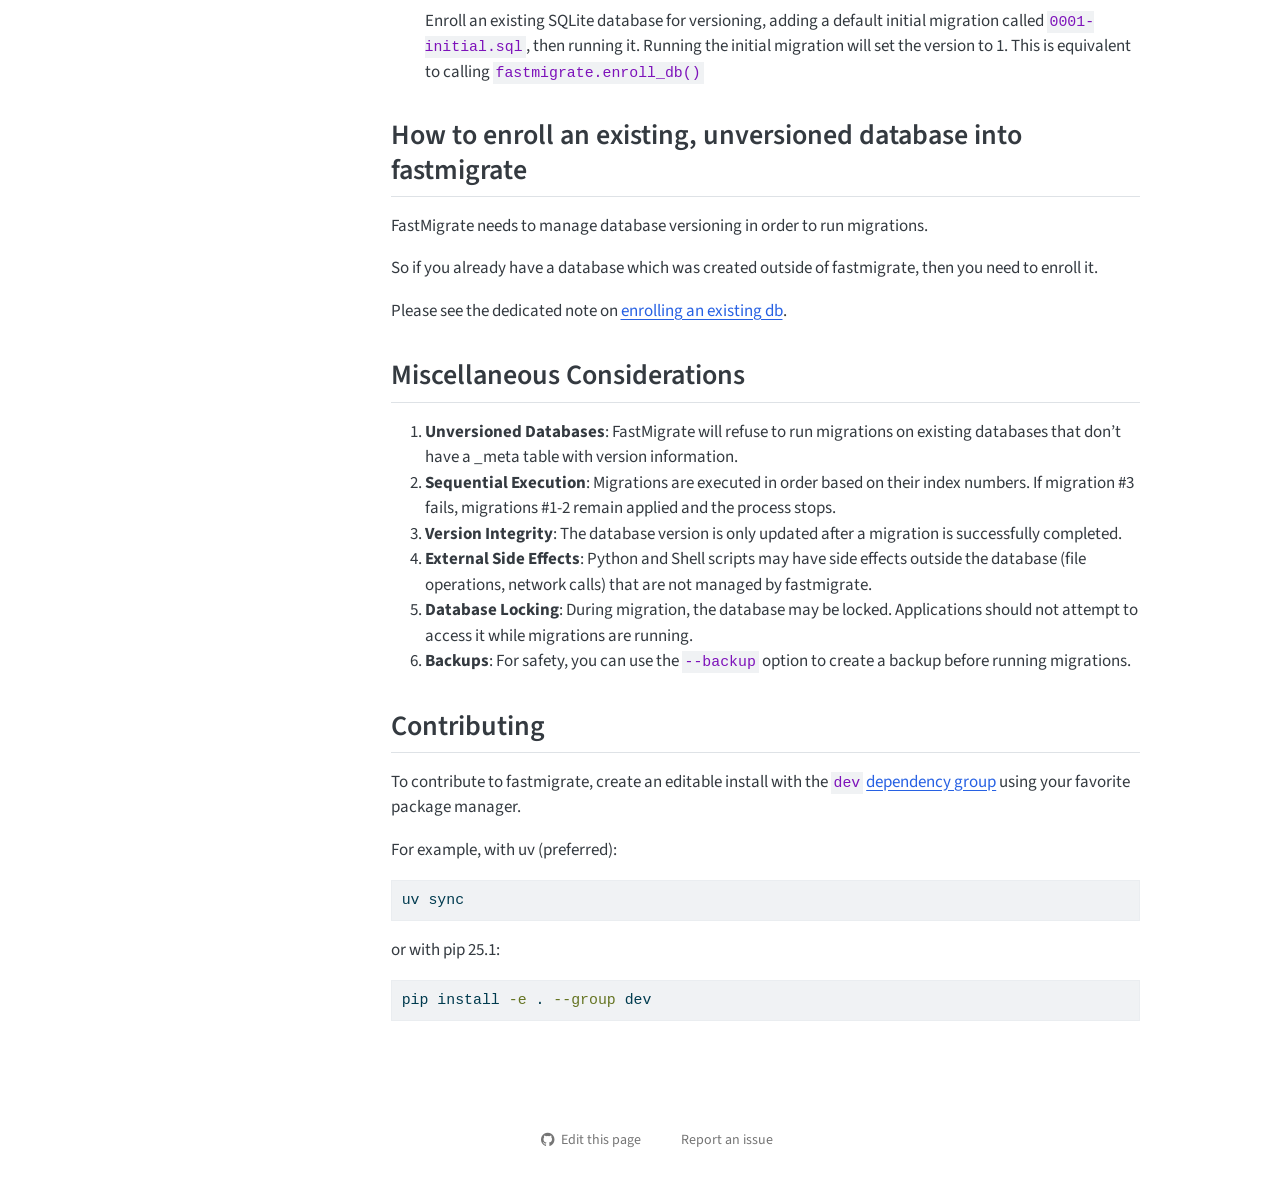
==== commit 83c2f9b4: "Built site for gh-pages" ====
--- a/index.html
+++ b/index.html
@@ -2,7 +2,7 @@
 <html xmlns="http://www.w3.org/1999/xhtml" lang="en" xml:lang="en"><head>
 
 <meta charset="utf-8">
-<meta name="generator" content="quarto-1.10.18">
+<meta name="generator" content="quarto-1.10.19">
 
 <meta name="viewport" content="width=device-width, initial-scale=1.0, user-scalable=yes">
 
@@ -77,10 +77,10 @@
 <script src="site_libs/quarto-html/tippy.umd.min.js"></script>
 <script src="site_libs/quarto-html/anchor.min.js"></script>
 <link href="site_libs/quarto-html/tippy.css" rel="stylesheet">
-<link href="site_libs/quarto-html/quarto-syntax-highlighting-64a204ab8560d761af7679ceaba22944.css" rel="stylesheet" id="quarto-text-highlighting-styles">
+<link href="site_libs/quarto-html/quarto-syntax-highlighting-bf27225e3a48a9273f3daa8f8e829971.css" rel="stylesheet" id="quarto-text-highlighting-styles">
 <script src="site_libs/bootstrap/bootstrap.min.js"></script>
 <link href="site_libs/bootstrap/bootstrap-icons.css" rel="stylesheet">
-<link href="site_libs/bootstrap/bootstrap-e3adbaa939bcd423dddc8c8a834270b4.min.css" rel="stylesheet" append-hash="true" id="quarto-bootstrap" data-mode="light">
+<link href="site_libs/bootstrap/bootstrap-55617497126496852ff9f5a59253c640.min.css" rel="stylesheet" append-hash="true" id="quarto-bootstrap" data-mode="light">
 <script id="quarto-search-options" type="application/json">{
   "location": "navbar",
   "copy-button": false,
--- a/site_libs/quarto-html/quarto-syntax-highlighting-bf27225e3a48a9273f3daa8f8e829971.css
+++ b/site_libs/quarto-html/quarto-syntax-highlighting-bf27225e3a48a9273f3daa8f8e829971.css
@@ -0,0 +1,236 @@
+/* quarto syntax highlight colors */
+:root {
+  --quarto-hl-ot-color: #003B4F;
+  --quarto-hl-at-color: #657422;
+  --quarto-hl-ss-color: #20794D;
+  --quarto-hl-an-color: #5E5E5E;
+  --quarto-hl-fu-color: #4758AB;
+  --quarto-hl-st-color: #20794D;
+  --quarto-hl-cf-color: #003B4F;
+  --quarto-hl-op-color: #5E5E5E;
+  --quarto-hl-er-color: #AD0000;
+  --quarto-hl-bn-color: #AD0000;
+  --quarto-hl-al-color: #AD0000;
+  --quarto-hl-va-color: #111111;
+  --quarto-hl-bu-color: inherit;
+  --quarto-hl-ex-color: inherit;
+  --quarto-hl-pp-color: #AD0000;
+  --quarto-hl-in-color: #5E5E5E;
+  --quarto-hl-vs-color: #20794D;
+  --quarto-hl-wa-color: #5E5E5E;
+  --quarto-hl-do-color: #5E5E5E;
+  --quarto-hl-im-color: #00769E;
+  --quarto-hl-ch-color: #20794D;
+  --quarto-hl-dt-color: #AD0000;
+  --quarto-hl-fl-color: #AD0000;
+  --quarto-hl-co-color: #5E5E5E;
+  --quarto-hl-cv-color: #5E5E5E;
+  --quarto-hl-cn-color: #8f5902;
+  --quarto-hl-sc-color: #5E5E5E;
+  --quarto-hl-dv-color: #AD0000;
+  --quarto-hl-kw-color: #003B4F;
+}
+
+/* other quarto variables */
+:root {
+  --quarto-font-monospace: SFMono-Regular, Menlo, Monaco, Consolas, "Liberation Mono", "Courier New", monospace;
+}
+
+/* syntax highlight based on Pandoc's rules */
+pre > code.sourceCode > span {
+  color: #003B4F;
+}
+
+code.sourceCode > span {
+  color: #003B4F;
+}
+
+div.sourceCode,
+div.sourceCode pre.sourceCode {
+  color: #003B4F;
+}
+
+/* Normal */
+code span {
+  color: #003B4F;
+}
+
+/* Alert */
+code span.al {
+  color: #AD0000;
+  font-style: inherit;
+}
+
+/* Annotation */
+code span.an {
+  color: #5E5E5E;
+  font-style: inherit;
+}
+
+/* Attribute */
+code span.at {
+  color: #657422;
+  font-style: inherit;
+}
+
+/* BaseN */
+code span.bn {
+  color: #AD0000;
+  font-style: inherit;
+}
+
+/* BuiltIn */
+code span.bu {
+  font-style: inherit;
+}
+
+/* ControlFlow */
+code span.cf {
+  color: #003B4F;
+  font-weight: bold;
+  font-style: inherit;
+}
+
+/* Char */
+code span.ch {
+  color: #20794D;
+  font-style: inherit;
+}
+
+/* Constant */
+code span.cn {
+  color: #8f5902;
+  font-style: inherit;
+}
+
+/* Comment */
+code span.co {
+  color: #5E5E5E;
+  font-style: inherit;
+}
+
+/* CommentVar */
+code span.cv {
+  color: #5E5E5E;
+  font-style: italic;
+}
+
+/* Documentation */
+code span.do {
+  color: #5E5E5E;
+  font-style: italic;
+}
+
+/* DataType */
+code span.dt {
+  color: #AD0000;
+  font-style: inherit;
+}
+
+/* DecVal */
+code span.dv {
+  color: #AD0000;
+  font-style: inherit;
+}
+
+/* Error */
+code span.er {
+  color: #AD0000;
+  font-style: inherit;
+}
+
+/* Extension */
+code span.ex {
+  font-style: inherit;
+}
+
+/* Float */
+code span.fl {
+  color: #AD0000;
+  font-style: inherit;
+}
+
+/* Function */
+code span.fu {
+  color: #4758AB;
+  font-style: inherit;
+}
+
+/* Import */
+code span.im {
+  color: #00769E;
+  font-style: inherit;
+}
+
+/* Information */
+code span.in {
+  color: #5E5E5E;
+  font-style: inherit;
+}
+
+/* Keyword */
+code span.kw {
+  color: #003B4F;
+  font-weight: bold;
+  font-style: inherit;
+}
+
+/* Operator */
+code span.op {
+  color: #5E5E5E;
+  font-style: inherit;
+}
+
+/* Other */
+code span.ot {
+  color: #003B4F;
+  font-style: inherit;
+}
+
+/* Preprocessor */
+code span.pp {
+  color: #AD0000;
+  font-style: inherit;
+}
+
+/* SpecialChar */
+code span.sc {
+  color: #5E5E5E;
+  font-style: inherit;
+}
+
+/* SpecialString */
+code span.ss {
+  color: #20794D;
+  font-style: inherit;
+}
+
+/* String */
+code span.st {
+  color: #20794D;
+  font-style: inherit;
+}
+
+/* Variable */
+code span.va {
+  color: #111111;
+  font-style: inherit;
+}
+
+/* VerbatimString */
+code span.vs {
+  color: #20794D;
+  font-style: inherit;
+}
+
+/* Warning */
+code span.wa {
+  color: #5E5E5E;
+  font-style: italic;
+}
+
+.prevent-inlining {
+  content: "</";
+}
+
+/*# sourceMappingURL=8be38f48d34c45af72792cbd699585e7.css.map */
